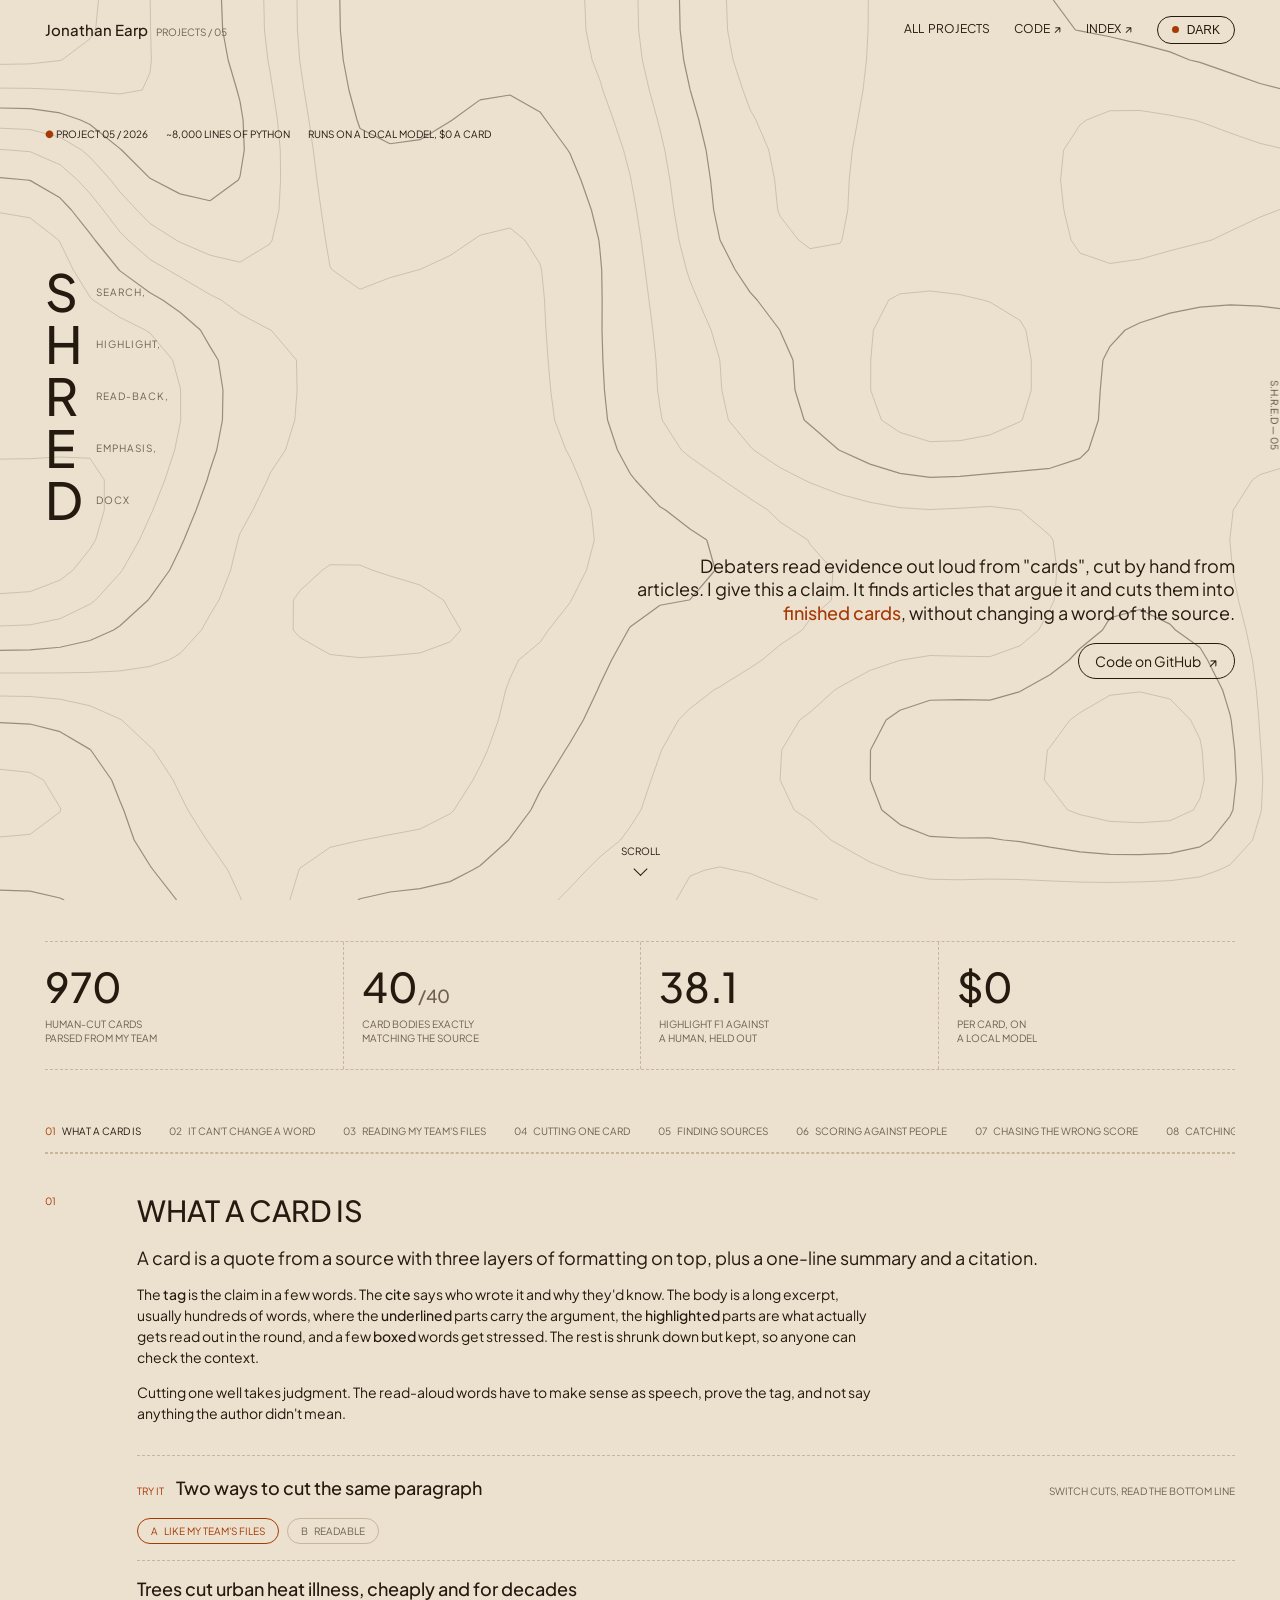
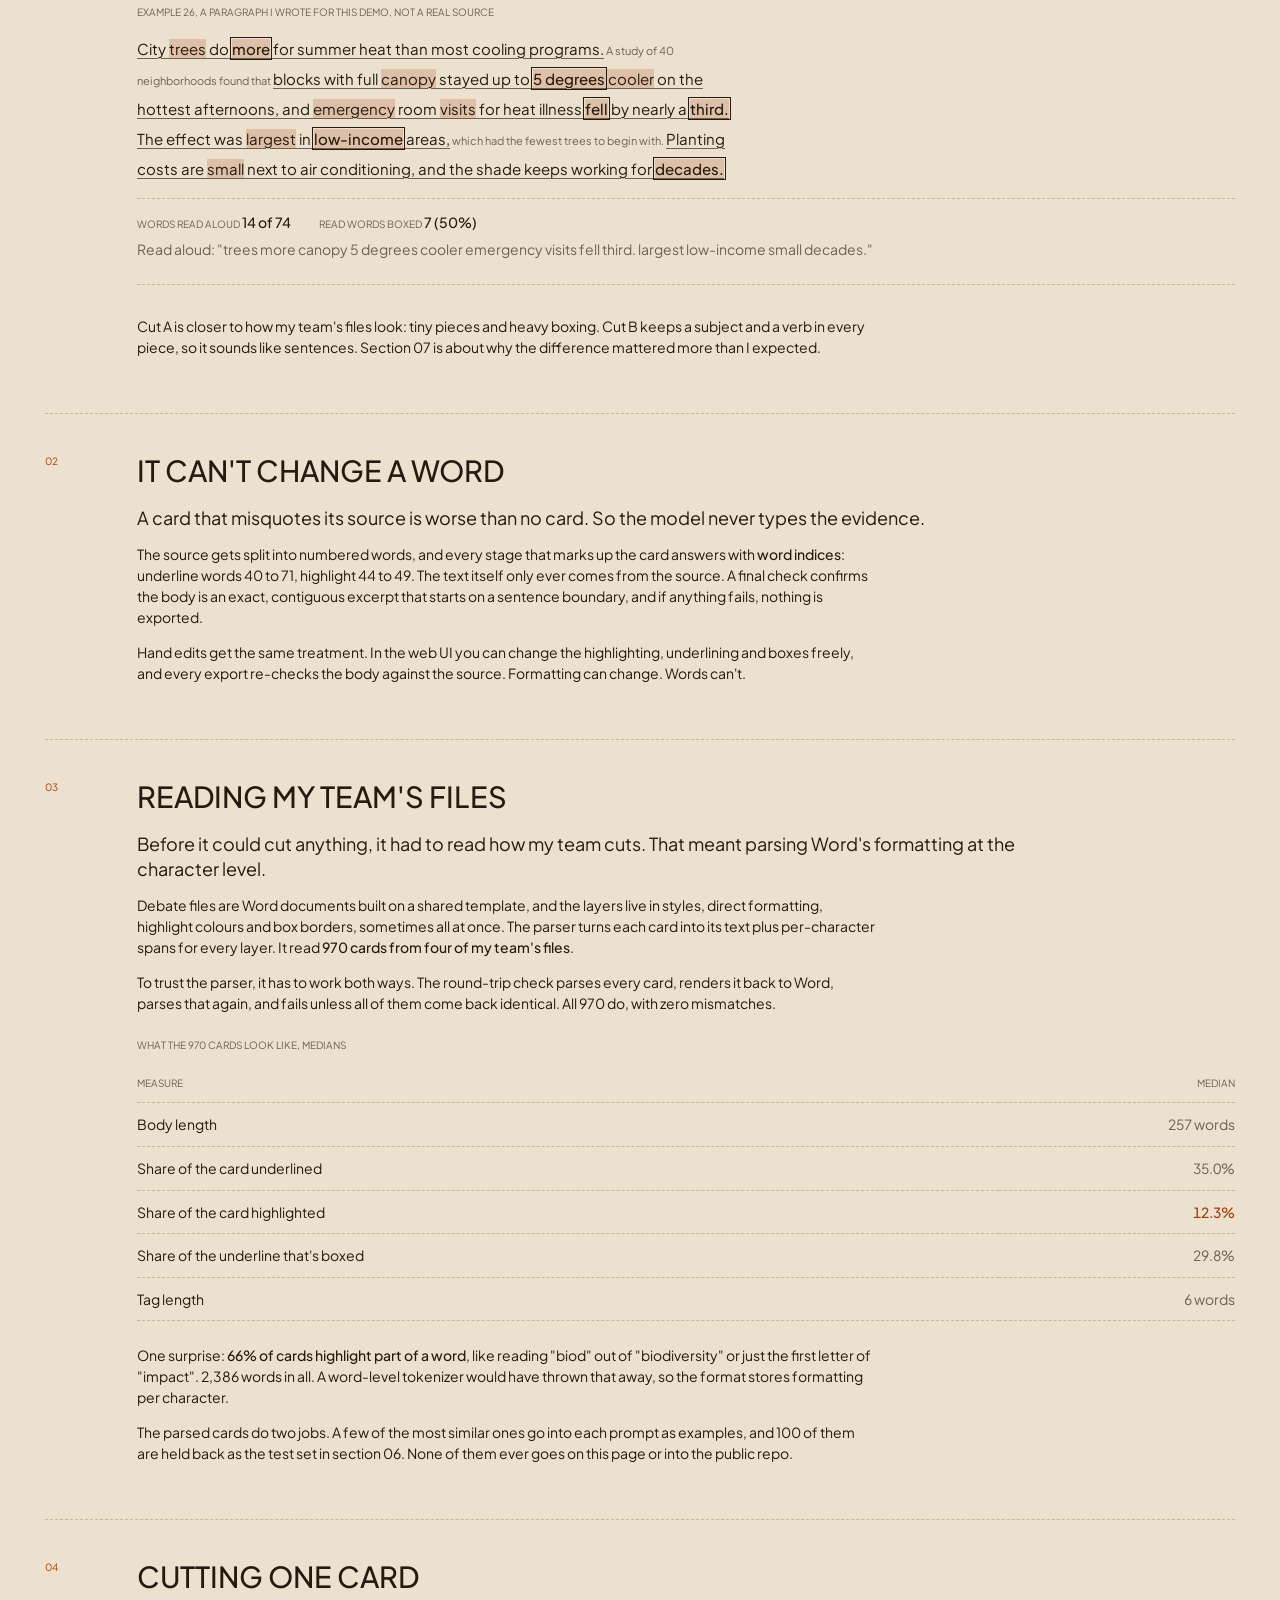
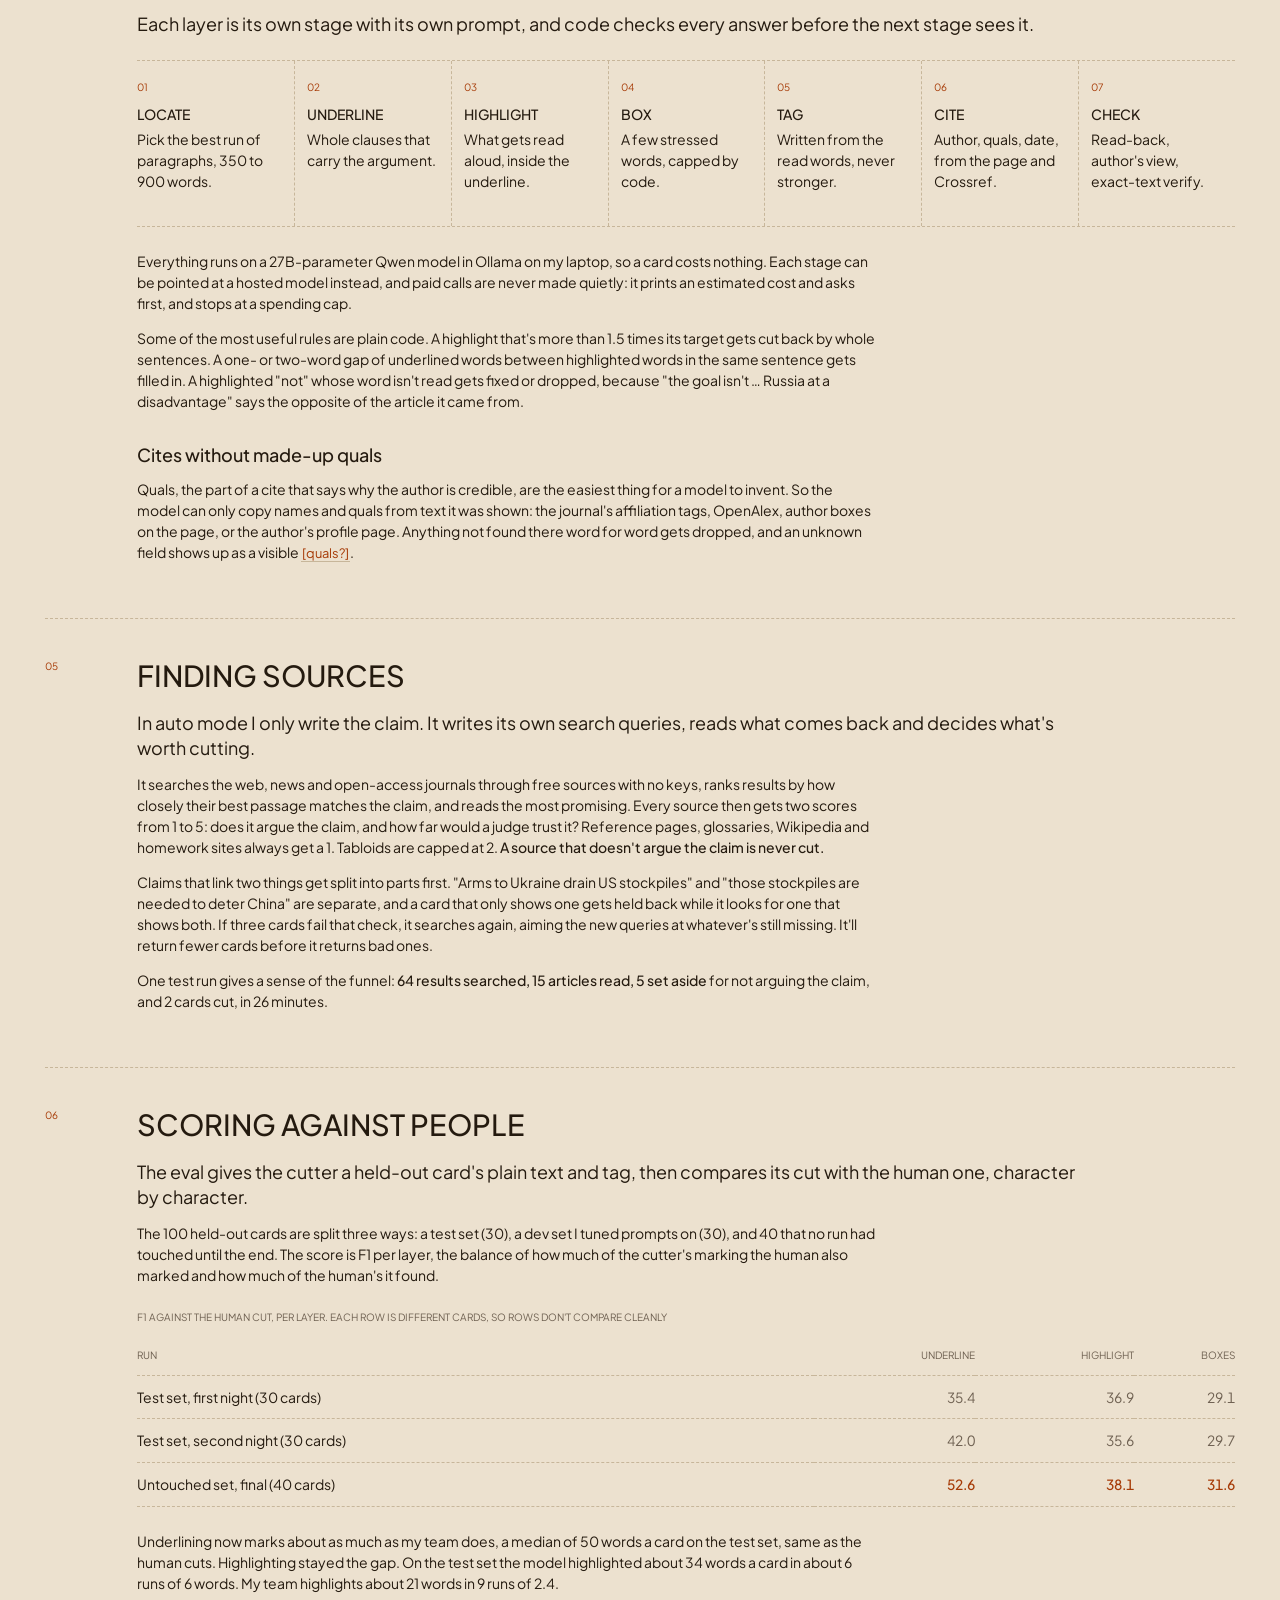
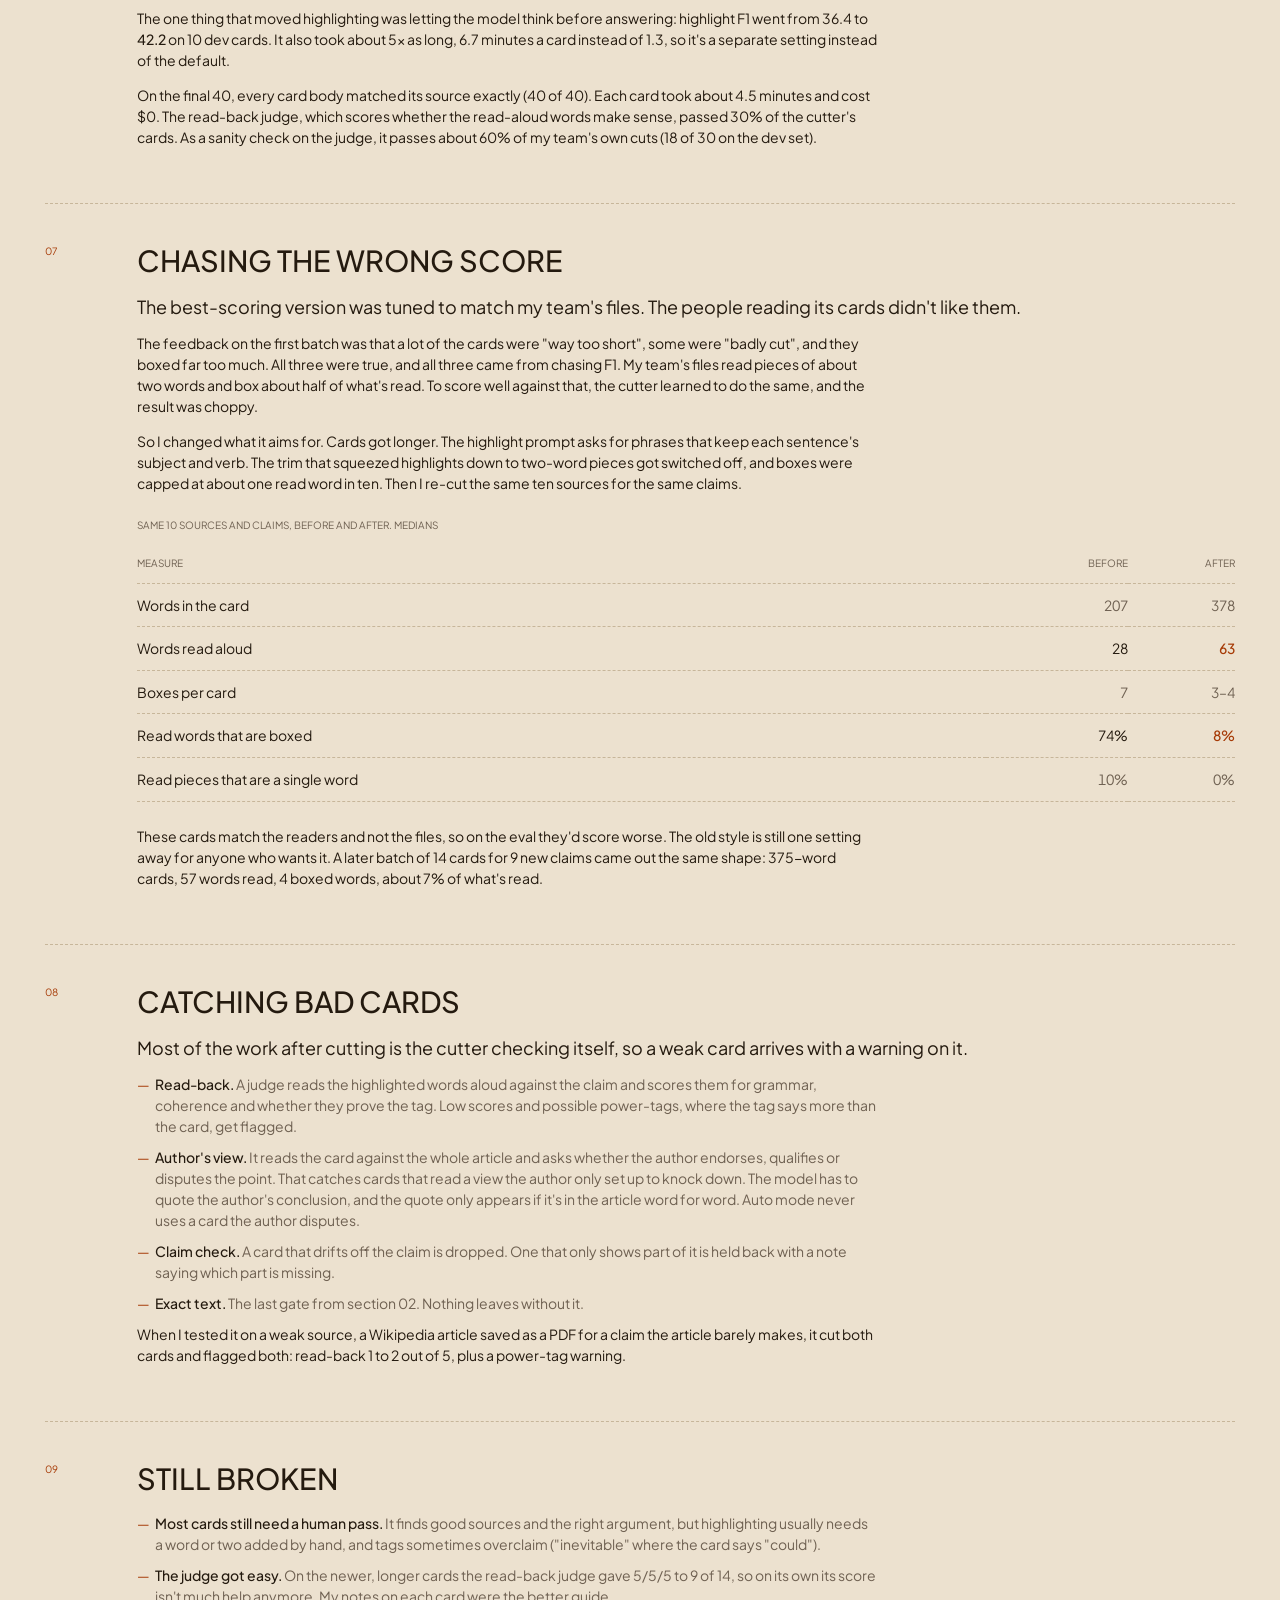
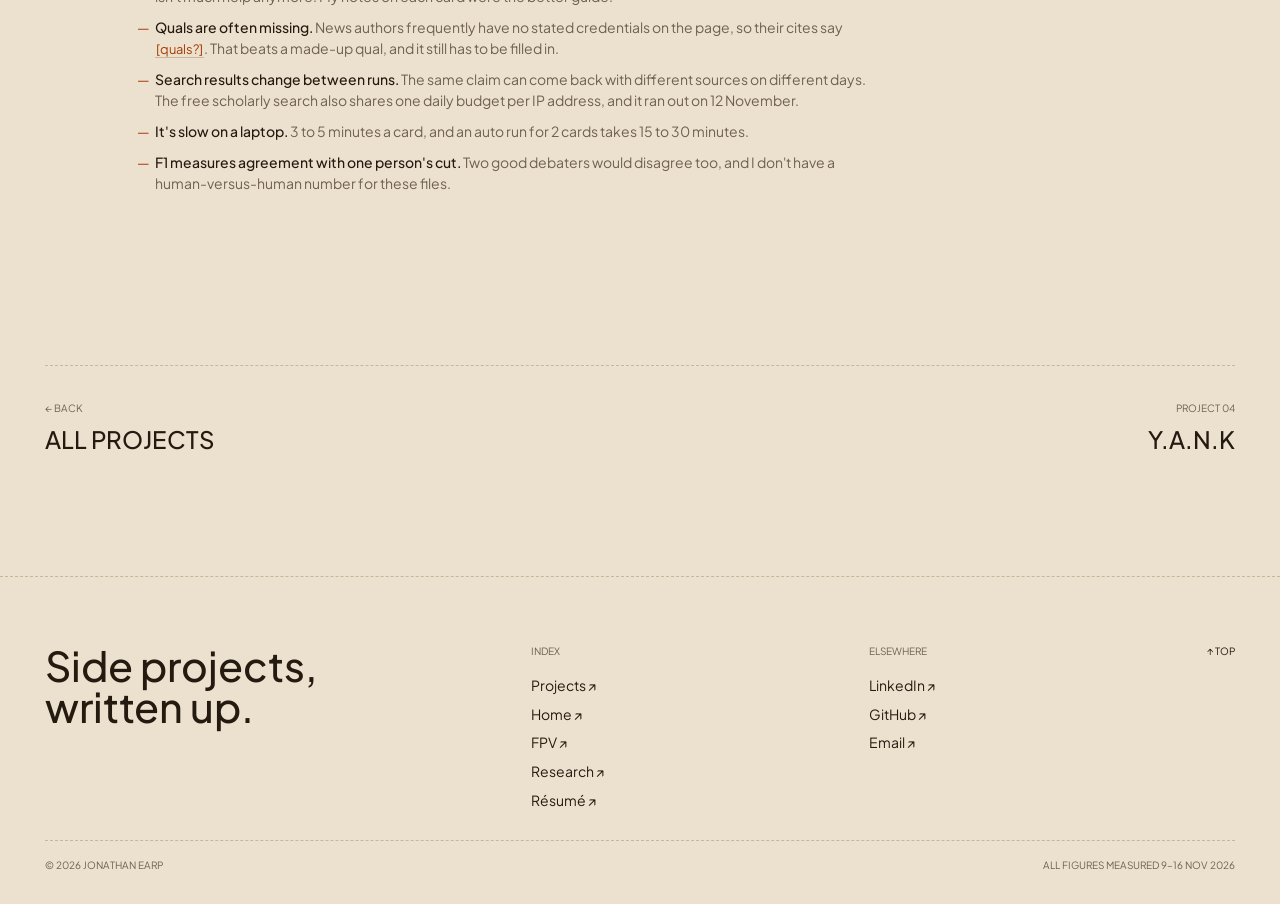
==== cards/index.html @ 86c04bb3 "Add S.U.D.O, Y.A.N.K and S.H.R.E.D, and the Excel section of P.E.T.E.R" ====
<!DOCTYPE html>
<html lang="en">
<head>
    <meta charset="UTF-8">
    <meta name="viewport" content="width=device-width, initial-scale=1.0">
    <title>S.H.R.E.D — Jonathan Earp</title>
    <meta name="description" content="A tool that cuts debate evidence cards with a local language model: it finds sources, picks word indices instead of retyping text, and is scored against 970 human-cut cards. Including the point where the score and the readers disagreed.">
    <link rel="icon" type="image/svg+xml" href="../assets/favicon.svg">
    <link rel="apple-touch-icon" href="../assets/apple-touch-icon.png">
    <link rel="canonical" href="https://projects.jonathanearp.xyz/cards/">
    <meta name="author" content="Jonathan Earp">
    <meta name="robots" content="index, follow, max-image-preview:large, max-snippet:-1">
    <meta name="theme-color" content="#100904">

    <meta property="og:type" content="article">
    <meta property="og:site_name" content="Jonathan Earp">
    <meta property="og:title" content="S.H.R.E.D — cutting debate evidence with a local model">
    <meta property="og:description" content="Word indices instead of retyped text, an eval against 970 human-cut cards, and what happened when the metric and the readers wanted different things.">
    <meta property="og:url" content="https://projects.jonathanearp.xyz/cards/">
    <meta property="og:image" content="https://jonathanearp.xyz/assets/og.jpg">
    <meta property="og:image:width" content="1200">
    <meta property="og:image:height" content="630">
    <meta name="twitter:card" content="summary_large_image">
    <meta name="twitter:title" content="S.H.R.E.D — cutting debate evidence with a local model">
    <meta name="twitter:description" content="How it works, how it scores, and where it still falls short.">
    <meta name="twitter:image" content="https://jonathanearp.xyz/assets/og.jpg">
    <meta name="twitter:creator" content="@JonathanEarp_">

    <script type="application/ld+json">
    {
      "@context": "https://schema.org",
      "@type": "TechArticle",
      "headline": "S.H.R.E.D — cutting debate evidence with a local model",
      "description": "A Python pipeline that finds sources for a debate claim and cuts them into Verbatim-formatted evidence cards, with an eval harness scored against human cuts.",
      "url": "https://projects.jonathanearp.xyz/cards/",
      "author": { "@type": "Person", "name": "Jonathan Earp", "@id": "https://jonathanearp.xyz/#jonathan" },
      "isPartOf": { "@id": "https://projects.jonathanearp.xyz/#page" },
      "datePublished": "2026-11-16",
      "keywords": "debate, LLM, Ollama, evaluation, Word, OOXML, Python, information retrieval"
    }
    </script>

    <link rel="preconnect" href="https://fonts.googleapis.com">
    <link rel="preconnect" href="https://fonts.gstatic.com" crossorigin>
    <link href="https://fonts.googleapis.com/css2?family=Plus+Jakarta+Sans:wght@400;500&display=swap" rel="stylesheet">

    <link rel="stylesheet" href="../style.css">

    <script>
      (function () {
        var d = document.documentElement;
        d.classList.add("js");

        /* The five sites are separate origins, so localStorage cannot carry the
           theme between them - toggling on the hub and clicking through used to
           land you back in dark. A cookie on the parent domain does carry, so it
           is read first; localStorage stays as the fallback for local dev, where
           a .jonathanearp.xyz cookie is dropped. With neither set, follow the OS
           instead of forcing dark on someone whose machine is in light mode. */
        var t = "";
        var m = document.cookie.match(/(?:^|;\s*)theme=(dark|light)/);
        if (m) t = m[1];
        if (!t) { try { t = localStorage.getItem("theme") || ""; } catch (e) {} }
        if (!t && window.matchMedia &&
            matchMedia("(prefers-color-scheme: light)").matches) t = "light";
        d.dataset.theme = t === "light" ? "light" : "dark";

        /* Written by the toggle in every site's script - one place that knows
           about the cookie, so the five copies of the toggle stay trivial. */
        window.__setTheme = function (next) {
          d.dataset.theme = next;
          try { localStorage.setItem("theme", next); } catch (e) {}
          try {
            var dom = /(^|\.)jonathanearp\.xyz$/i.test(location.hostname)
              ? ";domain=.jonathanearp.xyz" : "";
            document.cookie = "theme=" + next +
              ";path=/;max-age=31536000;samesite=lax" + dom +
              (location.protocol === "https:" ? ";secure" : "");
          } catch (e) {}
        };
      })();
    </script>
</head>
<body>

    <div class="vlabel" aria-hidden="true">S.H.R.E.D — 05</div>

    <header class="topbar">
        <div class="topbar__inner">
            <a href="../" class="brand">Jonathan Earp <span class="brand__crumb">Projects / 05</span></a>
            <nav class="topnav" id="topnav">
                <a href="../" class="topnav__link">All projects</a>
                <a href="https://github.com/earpjonathan/S.H.R.E.D" class="topnav__link" target="_blank" rel="noopener">Code ↗</a>
                <a href="https://jonathanearp.xyz" class="topnav__link">Index ↗</a>
                <button class="theme-toggle" id="theme-toggle" type="button" aria-label="Toggle color theme">
                    <span class="theme-toggle__dot"></span><span class="theme-toggle__label"></span>
                </button>
            </nav>
            <button class="nav-toggle" id="nav-toggle" type="button"
                    aria-label="Menu" aria-expanded="false" aria-controls="topnav">
                <span></span><span></span>
            </button>
        </div>
    </header>

    <main id="top">

        <!-- ============ HERO ============ -->
        <section class="hero wrap">
            <canvas id="topo" data-topo data-interactive="true" aria-hidden="true"></canvas>
            <div class="hero__eyebrow mono" data-reveal>
                <span><span class="dot">●</span> Project 05 / 2026</span>
                <span>~8,000 lines of Python</span>
                <span>Runs on a local model, $0 a card</span>
            </div>
            <h1 class="hero__title acro" data-reveal style="--i:1" aria-label="SHRED">
                <span class="acro__r"><span class="acro__c">S</span><span class="acro__w">Search,</span></span>
                <span class="acro__r"><span class="acro__c">H</span><span class="acro__w">Highlight,</span></span>
                <span class="acro__r"><span class="acro__c">R</span><span class="acro__w">Read-back,</span></span>
                <span class="acro__r"><span class="acro__c">E</span><span class="acro__w">Emphasis,</span></span>
                <span class="acro__r"><span class="acro__c">D</span><span class="acro__w">Docx</span></span>
            </h1>
            <p class="hero__lead" data-reveal style="--i:2">
                Debaters read evidence out loud from "cards", cut by hand from articles. I give
                this a claim. It finds articles that argue it and cuts them into
                <b>finished cards</b>, without changing a word of the source.
            </p>
            <div class="hero__actions" data-reveal style="--i:3">
                <a class="btn-ghost" href="https://github.com/earpjonathan/S.H.R.E.D" target="_blank" rel="noopener">Code on GitHub <span aria-hidden="true">↗</span></a>
            </div>

            <div class="scroll-prompt" aria-hidden="true"><span>Scroll</span><span class="chev"></span></div>
        </section>

        <div class="wrap">

            <div class="stats" data-reveal>
                <div class="stat"><div class="stat__n">970</div><div class="stat__l">Human-cut cards<br>parsed from my team</div></div>
                <div class="stat"><div class="stat__n">40<small>/40</small></div><div class="stat__l">Card bodies exactly<br>matching the source</div></div>
                <div class="stat"><div class="stat__n">38.1</div><div class="stat__l">Highlight F1 against<br>a human, held out</div></div>
                <div class="stat"><div class="stat__n">$0</div><div class="stat__l">Per card, on<br>a local model</div></div>
            </div>

            <nav class="chapnav" id="chapnav" aria-label="Chapters">
                <a href="#card"><span>01</span> What a card is</a>
                <a href="#exact"><span>02</span> It can't change a word</a>
                <a href="#files"><span>03</span> Reading my team's files</a>
                <a href="#cut"><span>04</span> Cutting one card</a>
                <a href="#search"><span>05</span> Finding sources</a>
                <a href="#score"><span>06</span> Scoring against people</a>
                <a href="#recut"><span>07</span> Chasing the wrong score</a>
                <a href="#checks"><span>08</span> Catching bad cards</a>
                <a href="#broken"><span>09</span> Still broken</a>
            </nav>

            <!-- ============ 01 ============ -->
            <section class="block" id="card" data-reveal>
                <div class="block__no">01</div>
                <div class="block__body">
                    <h2 class="block__h">What a card is</h2>
                    <p class="lede">
                        A card is a quote from a source with three layers of formatting on top,
                        plus a one-line summary and a citation.
                    </p>
                    <p>
                        The <strong>tag</strong> is the claim in a few words. The <strong>cite</strong>
                        says who wrote it and why they'd know. The body is a long excerpt, usually
                        hundreds of words, where the <strong>underlined</strong> parts carry the
                        argument, the <strong>highlighted</strong> parts are what actually gets read
                        out in the round, and a few <strong>boxed</strong> words get stressed. The
                        rest is shrunk down but kept, so anyone can check the context.
                    </p>
                    <p>
                        Cutting one well takes judgment. The read-aloud words have to make sense
                        as speech, prove the tag, and not say anything the author didn't mean.
                    </p>

                    <div class="demo demo--card" id="card-demo">
                        <div class="demo__head">
                            <span class="demo__k">Try it</span>
                            <span class="demo__t">Two ways to cut the same paragraph</span>
                            <span class="demo__hint">Switch cuts, read the bottom line</span>
                        </div>
                        <div class="demo__ctl">
                            <span class="sgroup" data-group="style">
                                <button class="sbtn is-on" data-v="files" type="button"><span class="sbtn__n">A</span>Like my team's files</button>
                                <button class="sbtn" data-v="reader" type="button"><span class="sbtn__n">B</span>Readable</button>
                            </span>
                        </div>
                        <div class="ccard">
                            <div class="ccard__tag">Trees cut urban heat illness, cheaply and for decades</div>
                            <div class="ccard__cite">Example 26, a paragraph I wrote for this demo, not a real source</div>
                            <p class="ccard__body" data-read="body"></p>
                        </div>
                        <div class="demo__read">
                            <span>Words read aloud <b data-read="nread">·</b></span>
                            <span>Read words boxed <b data-read="nbox">·</b></span>
                            <span class="demo__note" data-read="spoken"></span>
                        </div>
                    </div>

                    <p>
                        Cut A is closer to how my team's files look: tiny pieces and heavy boxing.
                        Cut B keeps a subject and a verb in every piece, so it sounds like
                        sentences. Section 07 is about why the difference mattered more than
                        I expected.
                    </p>
                </div>
            </section>

            <!-- ============ 02 ============ -->
            <section class="block" id="exact" data-reveal>
                <div class="block__no">02</div>
                <div class="block__body">
                    <h2 class="block__h">It can't change a word</h2>
                    <p class="lede">
                        A card that misquotes its source is worse than no card. So the model never
                        types the evidence.
                    </p>
                    <p>
                        The source gets split into numbered words, and every stage that marks up
                        the card answers with <strong>word indices</strong>: underline words 40 to
                        71, highlight 44 to 49. The text itself only ever comes from the source.
                        A final check confirms the body is an exact, contiguous excerpt that
                        starts on a sentence boundary, and if anything fails, nothing is exported.
                    </p>
                    <p>
                        Hand edits get the same treatment. In the web UI you can change the
                        highlighting, underlining and boxes freely, and every export re-checks the
                        body against the source. Formatting can change. Words can't.
                    </p>
                </div>
            </section>

            <!-- ============ 03 ============ -->
            <section class="block" id="files" data-reveal>
                <div class="block__no">03</div>
                <div class="block__body">
                    <h2 class="block__h">Reading my team's files</h2>
                    <p class="lede">
                        Before it could cut anything, it had to read how my team cuts. That meant
                        parsing Word's formatting at the character level.
                    </p>
                    <p>
                        Debate files are Word documents built on a shared template, and the
                        layers live in styles, direct formatting, highlight colours and box
                        borders, sometimes all at once. The parser turns each card into its text
                        plus per-character spans for every layer. It read
                        <strong>970 cards from four of my team's files</strong>.
                    </p>
                    <p>
                        To trust the parser, it has to work both ways. The round-trip check parses
                        every card, renders it back to Word, parses that again, and fails unless
                        all of them come back identical. All 970 do, with zero mismatches.
                    </p>

                    <table class="dtable">
                        <caption>What the 970 cards look like, medians</caption>
                        <thead><tr><th>Measure</th><th class="num">Median</th></tr></thead>
                        <tbody>
                            <tr><td>Body length</td><td class="num">257 words</td></tr>
                            <tr><td>Share of the card underlined</td><td class="num">35.0%</td></tr>
                            <tr class="is-key"><td>Share of the card highlighted</td><td class="num"><strong>12.3%</strong></td></tr>
                            <tr><td>Share of the underline that's boxed</td><td class="num">29.8%</td></tr>
                            <tr><td>Tag length</td><td class="num">6 words</td></tr>
                        </tbody>
                    </table>

                    <p>
                        One surprise: <strong>66% of cards highlight part of a word</strong>, like
                        reading "biod" out of "biodiversity" or just the first letter of "impact".
                        2,386 words in all. A word-level tokenizer would have thrown that away, so
                        the format stores formatting per character.
                    </p>
                    <p>
                        The parsed cards do two jobs. A few of the most similar ones go into each
                        prompt as examples, and 100 of them are held back as the test set in
                        section 06. None of them ever goes on this page or into the public repo.
                    </p>
                </div>
            </section>

            <!-- ============ 04 ============ -->
            <section class="block" id="cut" data-reveal>
                <div class="block__no">04</div>
                <div class="block__body">
                    <h2 class="block__h">Cutting one card</h2>
                    <p class="lede">
                        Each layer is its own stage with its own prompt, and code checks every
                        answer before the next stage sees it.
                    </p>

                    <div class="pipe">
                        <div class="pipe__s"><div class="pipe__n">01</div><div class="pipe__h">Locate</div><p class="pipe__p">Pick the best run of paragraphs, 350 to 900 words.</p></div>
                        <div class="pipe__s"><div class="pipe__n">02</div><div class="pipe__h">Underline</div><p class="pipe__p">Whole clauses that carry the argument.</p></div>
                        <div class="pipe__s"><div class="pipe__n">03</div><div class="pipe__h">Highlight</div><p class="pipe__p">What gets read aloud, inside the underline.</p></div>
                        <div class="pipe__s"><div class="pipe__n">04</div><div class="pipe__h">Box</div><p class="pipe__p">A few stressed words, capped by code.</p></div>
                        <div class="pipe__s"><div class="pipe__n">05</div><div class="pipe__h">Tag</div><p class="pipe__p">Written from the read words, never stronger.</p></div>
                        <div class="pipe__s"><div class="pipe__n">06</div><div class="pipe__h">Cite</div><p class="pipe__p">Author, quals, date, from the page and Crossref.</p></div>
                        <div class="pipe__s"><div class="pipe__n">07</div><div class="pipe__h">Check</div><p class="pipe__p">Read-back, author's view, exact-text verify.</p></div>
                    </div>

                    <p>
                        Everything runs on a 27B-parameter Qwen model in Ollama on my laptop, so a
                        card costs nothing. Each stage can be pointed at a hosted model instead,
                        and paid calls are never made quietly: it prints an estimated cost and
                        asks first, and stops at a spending cap.
                    </p>
                    <p>
                        Some of the most useful rules are plain code. A highlight that's more than
                        1.5 times its target gets cut back by whole sentences. A one- or two-word
                        gap of underlined words between highlighted words in the same sentence gets
                        filled in. A highlighted "not" whose word isn't read gets fixed or dropped,
                        because "the goal isn't … Russia at a disadvantage" says the opposite of
                        the article it came from.
                    </p>

                    <h3 class="block__sub">Cites without made-up quals</h3>
                    <p>
                        Quals, the part of a cite that says why the author is credible, are the
                        easiest thing for a model to invent. So the model can only copy names and
                        quals from text it was shown: the journal's affiliation tags, OpenAlex,
                        author boxes on the page, or the author's profile page. Anything not found
                        there word for word gets dropped, and an unknown field shows up as a
                        visible <code>[quals?]</code>.
                    </p>
                </div>
            </section>

            <!-- ============ 05 ============ -->
            <section class="block" id="search" data-reveal>
                <div class="block__no">05</div>
                <div class="block__body">
                    <h2 class="block__h">Finding sources</h2>
                    <p class="lede">
                        In auto mode I only write the claim. It writes its own search queries,
                        reads what comes back and decides what's worth cutting.
                    </p>
                    <p>
                        It searches the web, news and open-access journals through free sources
                        with no keys, ranks results by how closely their best passage matches the
                        claim, and reads the most promising. Every source then gets two scores
                        from 1 to 5: does it argue the claim, and how far would a judge trust it?
                        Reference pages, glossaries, Wikipedia and homework sites always get a 1.
                        Tabloids are capped at 2. <strong>A source that doesn't argue the claim
                        is never cut.</strong>
                    </p>
                    <p>
                        Claims that link two things get split into parts first. "Arms to Ukraine
                        drain US stockpiles" and "those stockpiles are needed to deter China" are
                        separate, and a card that only shows one gets held back while it looks for
                        one that shows both. If three cards fail that check, it searches again,
                        aiming the new queries at whatever's still missing. It'll return fewer
                        cards before it returns bad ones.
                    </p>
                    <p>
                        One test run gives a sense of the funnel: <strong>64 results searched, 15
                        articles read, 5 set aside</strong> for not arguing the claim, and 2 cards
                        cut, in 26 minutes.
                    </p>
                </div>
            </section>

            <!-- ============ 06 ============ -->
            <section class="block" id="score" data-reveal>
                <div class="block__no">06</div>
                <div class="block__body">
                    <h2 class="block__h">Scoring against people</h2>
                    <p class="lede">
                        The eval gives the cutter a held-out card's plain text and tag, then
                        compares its cut with the human one, character by character.
                    </p>
                    <p>
                        The 100 held-out cards are split three ways: a test set (30), a dev set I
                        tuned prompts on (30), and 40 that no run had touched until the end. The
                        score is F1 per layer, the balance of how much of the cutter's marking the
                        human also marked and how much of the human's it found.
                    </p>

                    <table class="dtable">
                        <caption>F1 against the human cut, per layer. Each row is different cards, so rows don't compare cleanly</caption>
                        <thead><tr><th>Run</th><th class="num">Underline</th><th class="num">Highlight</th><th class="num">Boxes</th></tr></thead>
                        <tbody>
                            <tr><td>Test set, first night (30 cards)</td><td class="num">35.4</td><td class="num">36.9</td><td class="num">29.1</td></tr>
                            <tr><td>Test set, second night (30 cards)</td><td class="num">42.0</td><td class="num">35.6</td><td class="num">29.7</td></tr>
                            <tr class="is-key"><td>Untouched set, final (40 cards)</td><td class="num"><strong>52.6</strong></td><td class="num"><strong>38.1</strong></td><td class="num"><strong>31.6</strong></td></tr>
                        </tbody>
                    </table>

                    <p>
                        Underlining now marks about as much as my team does, a median of 50 words
                        a card on the test set, same as the human cuts. Highlighting stayed the gap.
                        On the test set the model highlighted about 34 words a card in about 6 runs
                        of 6 words. My team highlights about 21 words in 9 runs of 2.4.
                    </p>
                    <p>
                        The one thing that moved highlighting was letting the model think before
                        answering: highlight F1 went from 36.4 to <strong>42.2</strong> on 10 dev
                        cards. It also took about 5× as long, 6.7 minutes a card instead of 1.3, so
                        it's a separate setting instead of the default.
                    </p>
                    <p>
                        On the final 40, every card body matched its source exactly (40 of 40).
                        Each card took about 4.5 minutes and cost $0. The read-back judge, which
                        scores whether the read-aloud words make sense, passed 30% of the
                        cutter's cards. As a sanity check on the judge, it passes about 60% of my
                        team's own cuts (18 of 30 on the dev set).
                    </p>
                </div>
            </section>

            <!-- ============ 07 ============ -->
            <section class="block" id="recut" data-reveal>
                <div class="block__no">07</div>
                <div class="block__body">
                    <h2 class="block__h">Chasing the wrong score</h2>
                    <p class="lede">
                        The best-scoring version was tuned to match my team's files. The people
                        reading its cards didn't like them.
                    </p>
                    <p>
                        The feedback on the first batch was that a lot of the cards were "way too
                        short", some were "badly cut", and they boxed far too much. All three were
                        true, and all three came from chasing F1. My team's files read pieces of
                        about two words and box about half of what's read. To score well against
                        that, the cutter learned to do the same, and the result was choppy.
                    </p>
                    <p>
                        So I changed what it aims for. Cards got longer. The highlight prompt asks
                        for phrases that keep each sentence's subject and verb. The trim that
                        squeezed highlights down to two-word pieces got switched off, and boxes
                        were capped at about one read word in ten. Then I re-cut the same ten
                        sources for the same claims.
                    </p>

                    <table class="dtable">
                        <caption>Same 10 sources and claims, before and after. Medians</caption>
                        <thead><tr><th>Measure</th><th class="num">Before</th><th class="num">After</th></tr></thead>
                        <tbody>
                            <tr><td>Words in the card</td><td class="num">207</td><td class="num">378</td></tr>
                            <tr class="is-key"><td>Words read aloud</td><td class="num">28</td><td class="num"><strong>63</strong></td></tr>
                            <tr><td>Boxes per card</td><td class="num">7</td><td class="num">3–4</td></tr>
                            <tr class="is-key"><td>Read words that are boxed</td><td class="num">74%</td><td class="num"><strong>8%</strong></td></tr>
                            <tr><td>Read pieces that are a single word</td><td class="num">10%</td><td class="num">0%</td></tr>
                        </tbody>
                    </table>

                    <p>
                        These cards match the readers and not the files, so on the eval they'd
                        score worse. The old style is still one setting away for anyone who wants
                        it. A later batch of 14 cards for 9 new claims came out the same shape:
                        375-word cards, 57 words read, 4 boxed words, about 7% of what's read.
                    </p>
                </div>
            </section>

            <!-- ============ 08 ============ -->
            <section class="block" id="checks" data-reveal>
                <div class="block__no">08</div>
                <div class="block__body">
                    <h2 class="block__h">Catching bad cards</h2>
                    <p class="lede">
                        Most of the work after cutting is the cutter checking itself, so a weak
                        card arrives with a warning on it.
                    </p>
                    <ul class="dlist">
                        <li><strong>Read-back.</strong> A judge reads the highlighted words aloud against the claim and scores them for grammar, coherence and whether they prove the tag. Low scores and possible power-tags, where the tag says more than the card, get flagged.</li>
                        <li><strong>Author's view.</strong> It reads the card against the whole article and asks whether the author endorses, qualifies or disputes the point. That catches cards that read a view the author only set up to knock down. The model has to quote the author's conclusion, and the quote only appears if it's in the article word for word. Auto mode never uses a card the author disputes.</li>
                        <li><strong>Claim check.</strong> A card that drifts off the claim is dropped. One that only shows part of it is held back with a note saying which part is missing.</li>
                        <li><strong>Exact text.</strong> The last gate from section 02. Nothing leaves without it.</li>
                    </ul>
                    <p>
                        When I tested it on a weak source, a Wikipedia article saved as a
                        PDF for a claim the article barely makes, it cut both cards and flagged
                        both: read-back 1 to 2 out of 5, plus a power-tag warning.
                    </p>
                </div>
            </section>

            <!-- ============ 09 ============ -->
            <section class="block" id="broken" data-reveal>
                <div class="block__no">09</div>
                <div class="block__body">
                    <h2 class="block__h">Still broken</h2>
                    <ul class="dlist">
                        <li><strong>Most cards still need a human pass.</strong> It finds good sources and the right argument, but highlighting usually needs a word or two added by hand, and tags sometimes overclaim ("inevitable" where the card says "could").</li>
                        <li><strong>The judge got easy.</strong> On the newer, longer cards the read-back judge gave 5/5/5 to 9 of 14, so on its own its score isn't much help anymore. My notes on each card were the better guide.</li>
                        <li><strong>Quals are often missing.</strong> News authors frequently have no stated credentials on the page, so their cites say <code>[quals?]</code>. That beats a made-up qual, and it still has to be filled in.</li>
                        <li><strong>Search results change between runs.</strong> The same claim can come back with different sources on different days. The free scholarly search also shares one daily budget per IP address, and it ran out on 12 November.</li>
                        <li><strong>It's slow on a laptop.</strong> 3 to 5 minutes a card, and an auto run for 2 cards takes 15 to 30 minutes.</li>
                        <li><strong>F1 measures agreement with one person's cut.</strong> Two good debaters would disagree too, and I don't have a human-versus-human number for these files.</li>
                    </ul>
                </div>
            </section>

            <nav class="pnav" aria-label="Project navigation">
                <a href="../">
                    <span class="pnav__side">← Back</span>
                    <span class="pnav__t">All projects</span>
                </a>
                <a href="../shuttle/" style="text-align:right">
                    <span class="pnav__side">Project 04</span>
                    <span class="pnav__t">Y.A.N.K</span>
                </a>
            </nav>

        </div>
    </main>

    <footer class="foot">
        <div class="wrap">
            <div class="foot__grid">
                <div class="foot__col"><div class="foot__big">Side projects,<br>written up.</div></div>
                <div class="foot__col">
                    <h4>Index</h4>
                    <ul>
                        <li><a href="../">Projects ↗</a></li>
                        <li><a href="https://jonathanearp.xyz">Home ↗</a></li>
                        <li><a href="https://fpv.jonathanearp.xyz">FPV ↗</a></li>
                        <li><a href="https://research.jonathanearp.xyz">Research ↗</a></li>
                        <li><a href="https://resume.jonathanearp.xyz">Résumé ↗</a></li>
                    </ul>
                </div>
                <div class="foot__col">
                    <h4>Elsewhere</h4>
                    <ul>
                        <li><a href="https://www.linkedin.com/in/earpjonathan/" target="_blank" rel="noopener">LinkedIn ↗</a></li>
                        <li><a href="https://github.com/earpjonathan" target="_blank" rel="noopener">GitHub ↗</a></li>
                        <li><a href="mailto:jonathan.earp55@gmail.com">Email ↗</a></li>
                    </ul>
                </div>
                <a href="#top" class="to-top">↑ Top</a>
            </div>
            <div class="foot__bar">
                <span>© <span id="year">2026</span> Jonathan Earp</span>
                <span>All figures measured 9–16 Nov 2026</span>
            </div>
        </div>
    </footer>

    <script src="../topo.js"></script>
    <script src="../script.js"></script>
    <script src="page.js"></script>
</body>
</html>
---- style.css ----
/* ============================================================
   JONATHAN EARP — PROJECTS
   "ORYZO" dark-studio system (per DESIGN.md)
   Warm near-black canvas · warm cream foreground ·
   burnt-sienna hairline accent · one typeface · zero shadows.
   SHARED BASE block is identical across all sites.
   ============================================================ */


/* ---------- TOKENS ---------- */
:root {
  --bg: #100904;
  --fg: #ffedd7;
  --cream: #ffedd7;
  --fg-soft: #9b8b78;      /* warm grey-brown — muted text, 5.98:1 on --bg */
  --line: #40372e;
  --cork: #382416;
  --accent: #dc5000;

  --font: "Plus Jakarta Sans", ui-sans-serif, system-ui, -apple-system, "Segoe UI", sans-serif;

  --t-caption: 10px;
  --t-body: 14px;
  --t-sub: 18px;
  --t-h-sm: 24px;
  --t-h: 29px;
  --t-h-lg: 41px;
  --t-display: 51px;

  --section-gap: clamp(68px, 11vw, 120px);
  --gut: clamp(20px, 5vw, 45px);
  --header-h: 60px;

  --ease: ease;
  --t-fast: 0.2s ease;
  --t-base: 0.3s ease;
}

html[data-theme="light"] {
  --bg: #ece1cf;
  --fg: #241a0f;
  --fg-soft: #6f6152;
  --line: #c7b69a;
  --cork: #382416;
  --accent: #a63a06;      /* deepened sienna — 5.03:1 on the light ground */
}

/* ---------- RESET ---------- */
*, *::before, *::after { box-sizing: border-box; margin: 0; padding: 0; }
html { scroll-behavior: smooth; -webkit-text-size-adjust: 100%; }
body {
  font-family: var(--font);
  background: var(--bg);
  color: var(--fg);
  font-size: var(--t-body);
  line-height: 1.33;
  font-weight: 400;
  -webkit-font-smoothing: antialiased;
  text-rendering: optimizeLegibility;
  overflow-x: hidden;
  transition: background 0.4s var(--ease), color 0.4s var(--ease);
}
a { color: inherit; text-decoration: none; }
img, video, canvas { display: block; max-width: 100%; }
::selection { background: var(--accent); color: var(--cream); }
:focus-visible { outline: 1px solid var(--accent); outline-offset: 3px; }

/* ---------- UTILITIES ---------- */
.wrap { width: 100%; padding-inline: var(--gut); }
.mono { font-size: var(--t-caption); text-transform: uppercase; line-height: 1.2; font-weight: 400; }
.divider { border: 0; border-top: 1px dashed var(--line); width: 100%; }

.vlabel {
  position: fixed; right: 6px; top: 50%; z-index: 50;
  transform: translateY(-50%) rotate(90deg); transform-origin: right center;
  font-size: var(--t-caption); text-transform: uppercase; color: var(--fg);
  white-space: nowrap; pointer-events: none; opacity: 0.75;
}
.scroll-prompt {
  position: absolute; left: 50%; bottom: 26px; transform: translateX(-50%);
  display: flex; flex-direction: column; align-items: center; gap: 6px;
  font-size: var(--t-caption); text-transform: uppercase; color: var(--fg);
  transition: opacity var(--t-base);
}
.scroll-prompt .chev {
  width: 10px; height: 10px;
  border-right: 1px solid var(--fg); border-bottom: 1px solid var(--fg);
  transform: rotate(45deg); animation: bob 1.8s var(--ease) infinite;
}
@keyframes bob { 0%,100%{transform:rotate(45deg) translate(0,0)} 50%{transform:rotate(45deg) translate(2px,2px)} }
body.scrolled .scroll-prompt { opacity: 0; pointer-events: none; }

/* ---------- BUTTONS ---------- */
.btn-cork {
  display: inline-flex; align-items: center; justify-content: center; gap: 8px;
  background: var(--cork); color: var(--cream); border: 1px solid transparent;
  border-radius: 36px; padding: 14.4px 24px; font-size: var(--t-body); font-weight: 400;
  cursor: pointer; transition: border-color var(--t-base), opacity var(--t-base);
}
.btn-cork:hover { border-color: var(--accent); }
.btn-ghost {
  display: inline-flex; align-items: center; gap: 8px;
  background: transparent; color: var(--fg); border: 1px solid var(--fg);
  border-radius: 22.5px; padding: 7.5px 16px; font-size: var(--t-body); font-weight: 400;
  cursor: pointer; transition: border-color var(--t-base), color var(--t-base);
}
.btn-ghost:hover { border-color: var(--accent); }
.btn-flat {
  display: inline-flex; align-items: center; gap: 8px;
  background: transparent; color: var(--fg); border-bottom: 1px solid var(--fg);
  padding: 0 0 1px; font-size: var(--t-body); cursor: pointer; transition: border-color var(--t-fast);
}
.btn-flat:hover { border-color: var(--accent); }
.tlink { color: inherit; border-bottom: 1px solid var(--accent); transition: opacity var(--t-fast); }
.tlink:hover { opacity: 0.7; }

/* ---------- TOP BAR ---------- */
.topbar {
  position: fixed; inset: 0 0 auto 0; height: var(--header-h); z-index: 100;
  display: flex; align-items: center; background: transparent;
  border-bottom: 1px solid transparent; transition: background var(--t-base), border-color var(--t-base);
}
body.scrolled .topbar { background: var(--bg); border-bottom: 1px solid var(--line); }
.topbar__inner {
  width: 100%; padding-inline: var(--gut);
  display: flex; align-items: center; justify-content: space-between; gap: 16px;
}
.brand { display: inline-flex; align-items: baseline; gap: 8px; font-size: 15px; font-weight: 500; }
.brand__crumb { font-size: var(--t-caption); text-transform: uppercase; color: var(--fg-soft); font-weight: 400; }
.topnav { display: flex; align-items: center; gap: 24px; }
.topnav__link {
  font-size: 12px; text-transform: uppercase; color: var(--fg);
  position: relative; padding-bottom: 2px; transition: color var(--t-fast);
}
.topnav__link::after {
  content: ""; position: absolute; left: 0; bottom: 0; width: 0; height: 1px;
  background: var(--accent); transition: width var(--t-base);
}
.topnav__link:hover::after { width: 100%; }
.theme-toggle {
  display: inline-flex; align-items: center; gap: 8px;
  background: transparent; color: var(--fg); border: 1px solid var(--fg);
  border-radius: 22.5px; padding: 6px 14px; font-size: 12px; text-transform: uppercase;
  cursor: pointer; transition: border-color var(--t-base);
}
.theme-toggle:hover { border-color: var(--accent); }
.theme-toggle__dot { width: 7px; height: 7px; border-radius: 50%; background: var(--accent); }
.theme-toggle__label::after { content: "Light"; }
html[data-theme="light"] .theme-toggle__label::after { content: "Dark"; }

/* ---------- MOBILE NAV ----------
   The topnav links used to be display:none below the breakpoint with nothing
   put in their place, so a phone had no route back to the hub except the
   footer of a very long page. This is the drawer the FPV site already used,
   lifted into the shared base so all five headers behave the same. */
.nav-toggle {
  display: none;
  width: 44px;
  height: 40px;
  border: 1px solid var(--fg);
  background: transparent;
  color: var(--fg);
  cursor: pointer;
  flex-direction: column;
  align-items: center;
  justify-content: center;
  gap: 5px;
  border-radius: 22.5px;
  transition: border-color var(--t-base);
}
.nav-toggle:hover { border-color: var(--accent); }
.nav-toggle span {
  width: 16px;
  height: 1px;
  background: var(--fg);
  transition: transform var(--t-fast);
}
.nav-toggle[aria-expanded="true"] span:first-child { transform: translateY(3px) rotate(45deg); }
.nav-toggle[aria-expanded="true"] span:last-child  { transform: translateY(-3px) rotate(-45deg); }

@media (max-width: 640px) {
  .topnav {
    position: fixed;
    inset: var(--header-h) 0 auto 0;
    flex-direction: column;
    align-items: stretch;
    gap: 0;
    padding: 4px var(--gut) 18px;
    background: var(--bg);
    border-bottom: 1px solid var(--line);
    transform: translateY(-12px);
    opacity: 0;
    pointer-events: none;
    transition: opacity var(--t-fast), transform var(--t-fast);
  }
  .topnav.is-open { opacity: 1; transform: none; pointer-events: auto; }
  /* 13px of padding on an 18px line box clears the 44px touch target */
  .topnav__link { font-size: 14px; padding: 13px 0; }
  .topnav__link + .topnav__link { border-top: 1px dashed var(--line); }
  .topnav__link::after { display: none; }
  /* pills in the drawer get the same 44px treatment as the links */
  .topnav .theme-toggle,
  .topnav .btn-ghost { align-self: flex-start; margin-top: 12px; padding: 14px 20px; }
  .nav-toggle { display: flex; }
}
.stagger span {
  display: inline-block; opacity: 0; transform: translateY(6px);
  animation: letterIn 0.4s var(--ease) forwards; animation-delay: calc(var(--ci, 0) * 28ms + 0.1s);
}
.stagger span.sp { width: 0.32em; }
@keyframes letterIn { to { opacity: 1; transform: none; } }

/* ---------- REVEAL ---------- */
html.js [data-reveal] {
  opacity: 0; transform: translateY(8px);
  transition: opacity var(--t-base), transform 0.25s var(--ease);
  transition-delay: calc(var(--i, 0) * 60ms);
}
html.js [data-reveal].is-in { opacity: 1; transform: none; }
@media (prefers-reduced-motion: reduce) {
  * { scroll-behavior: auto !important; animation-duration: 0.01ms !important; transition-duration: 0.01ms !important; }
  html.js [data-reveal] { opacity: 1; transform: none; }
  .stagger span { opacity: 1; transform: none; animation: none; }
}

/* ---------- FOOTER ---------- */
.foot { border-top: 1px dashed var(--line); margin-top: var(--section-gap); }
.foot__grid { display: grid; grid-template-columns: 1.5fr 1fr 1fr auto; gap: 41px; padding: 68px 0 31px; }
.foot__big { font-size: var(--t-h-lg); line-height: 1; font-weight: 500; }
.foot__col h4 { font-size: var(--t-caption); text-transform: uppercase; color: var(--fg-soft); margin-bottom: 18px; font-weight: 400; }
.foot__col ul { list-style: none; display: flex; flex-direction: column; gap: 10px; }
.foot__col a { font-size: var(--t-body); color: var(--fg); width: max-content; border-bottom: 1px solid transparent; transition: border-color var(--t-fast); }
.foot__col a:hover { border-bottom-color: var(--accent); }
.to-top { font-size: var(--t-caption); text-transform: uppercase; color: var(--fg); align-self: start; }
.to-top:hover { color: var(--accent); }
.foot__bar {
  display: flex; justify-content: space-between; align-items: center; flex-wrap: wrap; gap: 8px;
  padding: 18px 0 31px; border-top: 1px dashed var(--line);
  font-size: var(--t-caption); text-transform: uppercase; color: var(--fg-soft);
}

/* ============================================================
   END SHARED BASE — projects-specific below
   ============================================================ */

main { padding-top: 0; }

/* ---------- HERO ---------- */
.hero {
  position: relative; min-height: 100svh; display: flex; flex-direction: column;
  justify-content: flex-start; gap: 31px; overflow: hidden;
  /* padding-block, NOT the padding shorthand — the shorthand would reset
     .wrap's padding-inline and bleed the hero copy off both edges. */
  padding-block: calc(var(--header-h) + 68px) 92px;
  /* Two auto margins split the slack: the eyebrow pins to the top, the
     meta strip to the bottom, and the title and lead sit in a band in
     between. flex-end used to pool every pixel of a tall window above
     the content, and at 78svh the scroll cue landed mid-screen. */
}
.hero #topo { position: absolute; inset: 0; width: 100%; height: 100%; z-index: 0; }
/* .scroll-prompt is deliberately NOT in this list: it is position:absolute so
   it can pin to the fold, and naming it here (0,2,0) beat that (0,1,0) and put
   it back in the flex flow - which is why the cue sat jammed under the meta
   strip with a gap of dead space beneath it. It only needs the z-index. */
.hero__eyebrow, .hero__title, .hero__lead, .hero .metastrip,
.hero__actions { position: relative; z-index: 1; }
.hero .scroll-prompt { z-index: 1; }
.hero__eyebrow { display: flex; flex-wrap: wrap; gap: 8px 18px; color: var(--fg); }
.hero__eyebrow .dot { color: var(--accent); }
.hero__title { margin-top: auto; font-size: clamp(34px, 6vw, var(--t-display)); line-height: 0.9; font-weight: 500; }
.hero__lead {
  align-self: flex-end; text-align: right; max-width: 46ch;
  font-size: var(--t-sub); line-height: 1.33; color: var(--fg);
}
.hero__lead b { color: var(--accent); font-weight: 500; }

/* The project name is the title, so it runs down the page and each letter's
   source word runs across from it. The letter cell is a fixed width: six
   different letter widths would otherwise start the words at six different x
   positions and the column would read as ragged rather than as a key. */
.acro { display: grid; row-gap: 6px; }
/* centred on the letter, not sat on its baseline: at this size difference a
   baseline-aligned word floats between two letters and it stops being
   obvious which one it belongs to */
.acro__r { display: flex; align-items: center; }
.acro__c { flex: none; width: 1em; }
.acro__w {
  font-size: var(--t-caption); font-weight: 400; line-height: 1;
  text-transform: uppercase; letter-spacing: 0.1em; color: var(--fg-soft);
}
.hero__actions { display: flex; flex-wrap: wrap; gap: 12px; }
/* On a case study the actions follow the right-aligned lead, so they take its
   edge, and sit closer to it than the hero's 31px gap so they read as its link. */
.hero__lead + .hero__actions { align-self: flex-end; margin-top: -13px; }

.hero .metastrip { margin-top: auto; }
/* The case-study hero has no meta strip, so nothing holds its bottom edge and
   the title would sit on the floor under a screen of empty contour. An empty
   trailing flex item gives the second auto margin. Browsers without :has()
   just keep the bottom-anchored version. */
.hero:not(:has(.metastrip))::after { content: ""; margin-top: auto; }
.metastrip { display: grid; grid-template-columns: repeat(4, 1fr); border-top: 1px dashed var(--line); }
.metastrip__cell { padding: 18px 18px 0 0; }
.metastrip__cell + .metastrip__cell { border-left: 1px dashed var(--line); padding-left: 18px; }
.metastrip__k { display: block; font-size: var(--t-caption); text-transform: uppercase; color: var(--fg-soft); margin-bottom: 8px; }
.metastrip__v { font-size: var(--t-body); font-weight: 500; }

/* ---------- SECTION HEADER ---------- */
.shead {
  display: flex; align-items: baseline; gap: 16px;
  padding-bottom: 18px; border-bottom: 1px dashed var(--line); margin-bottom: 41px;
}
.shead__no { font-size: var(--t-caption); color: var(--accent); }
.shead__title { font-size: var(--t-h-sm); font-weight: 500; text-transform: uppercase; }
.shead__meta { margin-left: auto; font-size: var(--t-caption); text-transform: uppercase; color: var(--fg-soft); text-align: right; }

.section { padding-top: var(--section-gap); }

/* ============================================================
   PROJECT INDEX — numbered rows, dashed rules, no cards
   ============================================================ */
.plist { border-top: 1px dashed var(--line); }

.prow {
  display: grid; grid-template-columns: 68px 1fr 300px auto;
  gap: 24px; align-items: start;
  padding: 31px 0; border-bottom: 1px dashed var(--line);
  transition: color var(--t-base);
}
a.prow:hover { color: var(--fg); }
a.prow:hover .prow__title { color: var(--accent); }
a.prow:hover .prow__go { color: var(--accent); transform: translateX(3px); }

.prow__no { font-size: var(--t-caption); color: var(--accent); padding-top: 6px; }
.prow__title { font-size: var(--t-h); line-height: 1; font-weight: 500; text-transform: uppercase; transition: color var(--t-base); }
.prow__desc { margin-top: 14px; font-size: var(--t-body); line-height: 1.5; color: var(--fg-soft); max-width: 58ch; }
.prow__tags { display: flex; flex-wrap: wrap; gap: 8px; margin-top: 18px; }
.prow__tags span {
  font-size: var(--t-caption); text-transform: uppercase;
  border: 1px solid var(--line); padding: 4px 8px; color: var(--fg-soft);
}
.prow__stats { display: flex; flex-direction: column; gap: 14px; padding-top: 4px; }
.prow__stat { display: flex; align-items: baseline; gap: 10px; }
.prow__stat b { font-size: var(--t-sub); font-weight: 500; min-width: 92px; }
.prow__stat span { font-size: var(--t-caption); text-transform: uppercase; color: var(--fg-soft); line-height: 1.3; }
.prow__go { font-size: var(--t-sub); padding-top: 4px; transition: color var(--t-base), transform var(--t-base); }

/* status pill on a row that is not yet clickable */
.prow--soon { opacity: 0.55; }
.prow--soon .prow__go { font-size: var(--t-caption); text-transform: uppercase; color: var(--fg-soft); }

/* ---------- BUILD LOG (short-form notes on the index) ---------- */
.log { border-top: 1px dashed var(--line); margin-top: 6px; }
.log__row { display: grid; grid-template-columns: 180px 1fr; gap: 24px; padding: 14px 0; border-bottom: 1px dashed var(--line); font-size: var(--t-body); }
.log__k { font-size: var(--t-caption); text-transform: uppercase; color: var(--accent); }
.log__v { color: var(--fg-soft); line-height: 1.5; }
.log__v strong { color: var(--fg); font-weight: 500; }

/* ============================================================
   CASE STUDY
   ============================================================ */

/* sticky chapter nav */
.chapnav {
  position: sticky; top: var(--header-h); z-index: 90;
  display: flex; gap: clamp(14px, 2.5vw, 28px);
  background: var(--bg); border-bottom: 1px dashed var(--line);
  padding: 14px 0; margin-top: 41px;
  overflow-x: auto; scrollbar-width: none;
  transition: background 0.4s var(--ease);
}
.chapnav::-webkit-scrollbar { display: none; }
.chapnav a {
  display: inline-flex; align-items: baseline; gap: 6px;
  font-size: var(--t-caption); text-transform: uppercase;
  color: var(--fg-soft); white-space: nowrap; transition: color var(--t-fast);
}
.chapnav a span { color: var(--fg-soft); transition: color var(--t-fast); }
.chapnav a:hover { color: var(--fg); }
.chapnav a.is-active { color: var(--fg); }
.chapnav a.is-active span { color: var(--accent); }

/* stat row — numbers on dashed rules, no boxes */
.stats { display: grid; grid-template-columns: repeat(4, 1fr); border-top: 1px dashed var(--line); border-bottom: 1px dashed var(--line); margin: 41px 0; }
.stat { padding: 24px 18px 24px 0; }
.stat + .stat { border-left: 1px dashed var(--line); padding-left: 18px; }
.stat__n { font-size: var(--t-h-lg); line-height: 1; font-weight: 500; }
.stat__n small { font-size: var(--t-sub); color: var(--fg-soft); }
.stat__l { font-size: var(--t-caption); text-transform: uppercase; color: var(--fg-soft); margin-top: 10px; line-height: 1.4; }
.stats--3 { grid-template-columns: repeat(3, 1fr); }

/* ---------- ODOMETER (the ticking stat tiles) ----------
   Each digit is a slot with a 0-9 strip behind it; a change slides the strip.
   The strip runs 0-9 twice so a carry (9 -> 0) can roll forwards into the
   second run and then snap back, instead of spinning backwards through
   eight digits. Numerals are tabular so slots never change width. */
.odo { display: inline-flex; align-items: flex-start; font-variant-numeric: tabular-nums; }
.odo__sep { display: inline-block; }
.odo__d { display: inline-block; position: relative; width: 1ch; height: 1em; overflow: hidden; vertical-align: top; }
.odo__s { position: absolute; top: 0; left: 0; display: block; }
.odo__s--anim { transition: transform 520ms cubic-bezier(0.22, 0.61, 0.36, 1); }
.odo__s i { display: block; height: 1em; line-height: 1; font-style: normal; }
/* Screen readers get the plain number; the strips would read as 0123456789. */
.odo-sr {
  position: absolute; width: 1px; height: 1px; padding: 0; margin: -1px;
  overflow: hidden; clip: rect(0 0 0 0); white-space: nowrap; border: 0;
}
@media (prefers-reduced-motion: reduce) {
  .odo__s--anim { transition: none; }
}

/* tl;dr strip */
.tldr {
  display: grid; grid-template-columns: repeat(3, 1fr);
  border-top: 1px dashed var(--line); border-bottom: 1px dashed var(--line); margin-top: 41px;
}
.tldr > div { padding: 24px 18px 24px 0; }
.tldr > div + div { border-left: 1px dashed var(--line); padding-left: 18px; }
.tldr__k { display: block; font-size: var(--t-caption); text-transform: uppercase; color: var(--accent); margin-bottom: 10px; }
.tldr p { font-size: var(--t-body); color: var(--fg); line-height: 1.5; }

/* content block */
.block {
  display: grid; grid-template-columns: 68px 1fr; gap: 24px;
  padding: 41px 0; border-top: 1px dashed var(--line);
  scroll-margin-top: calc(var(--header-h) + 52px);
}
.block__no { font-size: var(--t-caption); color: var(--accent); }
.block__body { max-width: none; }
.block__body > p, .callout { max-width: 74ch; }
.block__h { font-size: var(--t-h); line-height: 1.09; font-weight: 500; margin-bottom: 18px; text-transform: uppercase; }
.block__sub { font-size: var(--t-sub); font-weight: 500; margin: 31px 0 12px; }
.block__body p { font-size: var(--t-body); color: var(--fg); line-height: 1.5; margin-bottom: 14px; }
.block__body p strong { font-weight: 500; }
.block__body p em { font-style: italic; color: var(--accent); }
.block__body code {
  font-family: var(--font); font-size: 0.92em; color: var(--accent);
  border-bottom: 1px solid var(--line); padding: 0 1px;
}
.lede { font-size: var(--t-sub) !important; line-height: 1.4 !important; }

/* callout — hairline sienna left rule, no fill */
.callout { border-left: 1px solid var(--accent); padding: 4px 0 4px 18px; margin: 24px 0; font-size: var(--t-body); color: var(--fg); line-height: 1.5; }
.callout strong { color: var(--accent); font-weight: 500; }
.callout em { font-style: italic; }

/* dashed list */
.dlist { list-style: none; color: var(--fg-soft); font-size: var(--t-body); max-width: 74ch; }
.dlist li { position: relative; padding-left: 18px; margin-bottom: 10px; line-height: 1.5; }
.dlist li::before { content: "—"; position: absolute; left: 0; color: var(--accent); }
.dlist li strong { color: var(--fg); font-weight: 500; }

/* ---------- PIPELINE — seven stages, dashed columns ---------- */
.pipe {
  display: grid; grid-template-columns: repeat(7, 1fr);
  border-top: 1px dashed var(--line); border-bottom: 1px dashed var(--line); margin: 24px 0;
}
.pipe__s { padding: 20px 12px 20px 0; }
.pipe__s + .pipe__s { border-left: 1px dashed var(--line); padding-left: 12px; }
.pipe__n { font-size: var(--t-caption); color: var(--accent); margin-bottom: 10px; }
.pipe__h { font-size: var(--t-body); font-weight: 500; margin-bottom: 6px; text-transform: uppercase; }
.pipe__p { font-size: var(--t-caption); color: var(--fg-soft); line-height: 1.5; text-transform: none; }

/* ---------- EQUATION BLOCK — the chunk-gating trick ---------- */
.eqs { border-top: 1px dashed var(--line); border-bottom: 1px dashed var(--line); margin: 24px 0; }
.eqrow {
  display: grid; grid-template-columns: 200px 1fr; gap: 24px; align-items: baseline;
  padding: 16px 0; 
}
.eqrow + .eqrow { border-top: 1px dashed var(--line); }
.eqrow__e {
  font-family: ui-monospace, "SF Mono", Menlo, monospace;
  font-size: var(--t-body); color: var(--accent); white-space: nowrap;
}
.eqrow__d { font-size: var(--t-body); color: var(--fg-soft); line-height: 1.5; }
.eqrow__d strong { color: var(--fg); font-weight: 500; }

/* ---------- DATA TABLE — dashed rules, no fills ---------- */
.dtable { width: 100%; border-collapse: collapse; margin: 24px 0; font-size: var(--t-body); }
.dtable caption {
  text-align: left; font-size: var(--t-caption); text-transform: uppercase;
  color: var(--fg-soft); padding-bottom: 12px; line-height: 1.5;
}
.dtable th, .dtable td { text-align: left; padding: 12px 18px 12px 0; border-bottom: 1px dashed var(--line); vertical-align: baseline; }
.dtable thead th {
  font-size: var(--t-caption); text-transform: uppercase; color: var(--fg-soft);
  font-weight: 400; border-bottom: 1px dashed var(--line);
}
.dtable td.num, .dtable th.num { text-align: right; padding-right: 0; font-variant-numeric: tabular-nums; }
.dtable tbody td { color: var(--fg-soft); }
.dtable tbody td:first-child { color: var(--fg); }
.dtable tbody tr.is-key td { color: var(--fg); }
.dtable tbody tr.is-key td strong { color: var(--accent); font-weight: 500; }
.dtable .tag {
  font-size: var(--t-caption); text-transform: uppercase; color: var(--accent);
  border: 1px solid var(--accent); padding: 1px 6px; margin-left: 8px; white-space: nowrap;
}

/* ---------- FIGURES (inline SVG charts) ---------- */
.fig { margin: 31px 0 0; }
.fig svg { width: 100%; height: auto; display: block; overflow: visible; }
.fig figcaption {
  padding-top: 12px; font-size: var(--t-caption); text-transform: uppercase;
  color: var(--fg-soft); line-height: 1.5; max-width: 82ch;
}
.fig figcaption strong { color: var(--fg); font-weight: 500; }

/* chart primitives — read the live theme */
.c-axis { stroke: var(--line); stroke-width: 1; }
.c-grid { stroke: var(--line); stroke-width: 1; stroke-dasharray: 2 4; }
.c-bar { fill: var(--fg-soft); }
.c-bar--hi { fill: var(--accent); }
.c-line { fill: none; stroke: var(--accent); stroke-width: 1.5; }
.c-area { fill: var(--accent); opacity: 0.10; stroke: none; }
.c-ref { fill: none; stroke: var(--fg-soft); stroke-width: 1; stroke-dasharray: 3 4; }
.c-dot { fill: var(--fg-soft); }
.c-dot--hi { fill: var(--accent); }
.c-band { fill: var(--fg-soft); opacity: 0.12; }
.c-t {
  fill: var(--fg-soft); font-family: var(--font); font-size: 10px;
  text-transform: uppercase; letter-spacing: 0.02em;
}
.c-t--fg { fill: var(--fg); }
.c-t--acc { fill: var(--accent); }
.c-t--n { font-size: 11px; font-variant-numeric: tabular-nums; text-transform: none; }
.c-legend { display: flex; flex-wrap: wrap; gap: 8px 20px; padding-top: 14px; font-size: var(--t-caption); text-transform: uppercase; color: var(--fg-soft); }
.c-legend i { display: inline-block; width: 10px; height: 2px; margin-right: 7px; vertical-align: middle; background: var(--fg-soft); }
.c-legend i.acc { background: var(--accent); }

/* ---------- PREV / NEXT ---------- */
.pnav {
  display: flex; justify-content: space-between; align-items: center; gap: 24px; flex-wrap: wrap;
  border-top: 1px dashed var(--line); margin-top: var(--section-gap); padding-top: 31px;
}
.pnav__side { font-size: var(--t-caption); text-transform: uppercase; color: var(--fg-soft); }
.pnav__t { display: block; font-size: var(--t-h-sm); font-weight: 500; color: var(--fg); margin-top: 8px; text-transform: uppercase; }
.pnav a:hover .pnav__t { color: var(--accent); }

/* ---------- RESPONSIVE ---------- */
@media (max-width: 1000px) {
  .pipe { grid-template-columns: repeat(4, 1fr); }
  .pipe__s:nth-child(4n + 1) { border-left: 0; padding-left: 0; }
  .pipe__s:nth-child(-n + 4) { border-bottom: 1px dashed var(--line); }
  .prow { grid-template-columns: 44px 1fr 220px auto; gap: 18px; }
}
@media (max-width: 900px) {
  .stats, .stats--3 { grid-template-columns: 1fr 1fr; }
  .stat:nth-child(odd) { border-left: 0; padding-left: 0; }
  .stat:nth-child(-n + 2) { border-bottom: 1px dashed var(--line); }
  .metastrip { grid-template-columns: 1fr 1fr; }
  .metastrip__cell:nth-child(odd) { border-left: 0; padding-left: 0; }
  .metastrip__cell:nth-child(-n + 2) { padding-bottom: 18px; }
  .foot__grid { grid-template-columns: 1fr 1fr; }
  .foot__big { grid-column: 1 / -1; }
  .hero__lead { text-align: left; align-self: flex-start; }
  .hero__lead + .hero__actions { align-self: flex-start; }
  .vlabel { display: none; }
  .prow { grid-template-columns: 44px 1fr auto; }
  .prow__stats { grid-column: 2 / 3; flex-direction: row; flex-wrap: wrap; gap: 24px; }
}
@media (max-width: 620px) {
  .block { grid-template-columns: 1fr; gap: 8px; }
  .tldr { grid-template-columns: 1fr; }
  .tldr > div { padding: 18px 0; }
  .tldr > div + div { border-left: 0; border-top: 1px dashed var(--line); padding-left: 0; }
  .stats, .stats--3 { grid-template-columns: 1fr; }
  .stat { border-left: 0 !important; padding-left: 0 !important; border-bottom: 1px dashed var(--line); }
  .metastrip { grid-template-columns: 1fr; }
  .metastrip__cell + .metastrip__cell { border-left: 0; padding-left: 0; }
  .pipe { grid-template-columns: 1fr 1fr; }
  .pipe__s:nth-child(odd) { border-left: 0; padding-left: 0; }
  .pipe__s { border-bottom: 1px dashed var(--line); }
  .eqrow { grid-template-columns: 1fr; gap: 8px; }
  .log__row { grid-template-columns: 1fr; gap: 4px; }
  .prow { grid-template-columns: 1fr; gap: 12px; }
  .prow__no { padding-top: 0; }
  .prow__stats { grid-column: 1 / -1; }
  .prow__go { display: none; }
  .dtable { font-size: 13px; }
  .dtable th, .dtable td { padding-right: 12px; }
}

/* ---------- CHUNK-GATING DIAGRAM ---------- */
.chunks { border-top: 1px dashed var(--line); border-bottom: 1px dashed var(--line); margin: 24px 0; }
.chunks__slider {
  display: flex; align-items: baseline; gap: 12px;
  padding: 16px 0; border-bottom: 1px dashed var(--line);
  font-size: var(--t-caption); text-transform: uppercase; color: var(--fg-soft);
}
.chunks__slider b { font-family: ui-monospace, "SF Mono", Menlo, monospace; font-size: var(--t-body); color: var(--accent); text-transform: none; }
.chunks__grid { display: grid; grid-template-columns: repeat(3, 1fr); }
.chunk { padding: 20px 18px 20px 0; }
.chunk + .chunk { border-left: 1px dashed var(--line); padding-left: 18px; }
.chunk__k { font-size: var(--t-caption); text-transform: uppercase; color: var(--fg-soft); margin-bottom: 12px; }
.chunk__k b { color: var(--fg); font-weight: 500; }
.chunk__ticks { display: flex; gap: 3px; height: 26px; align-items: flex-end; margin-bottom: 12px; }
.chunk__ticks i { flex: 1; height: 10px; background: var(--fg-soft); opacity: 0.45; }
.chunk__state {
  font-size: var(--t-caption); text-transform: uppercase; color: var(--fg-soft);
  border-top: 1px dashed var(--line); padding-top: 10px; line-height: 1.5;
}
/* the one chunk the slider is currently inside */
.chunk--on .chunk__k b { color: var(--accent); }
.chunk--on .chunk__ticks i { background: var(--accent); opacity: 1; height: 26px; }
.chunk--on .chunk__state { color: var(--fg); }
.chunk--on .chunk__state b { color: var(--accent); font-weight: 500; }
@media (max-width: 620px) {
  .chunks__grid { grid-template-columns: 1fr; }
  .chunk + .chunk { border-left: 0; border-top: 1px dashed var(--line); padding-left: 0; }
}

/* ============================================================
   INTERACTIVE DEMOS
   Same idiom as everything else: dashed rules, no cards, accent
   used as a hairline and for the one thing you should look at.
   ============================================================ */
.demo {
  border-top: 1px dashed var(--line);
  border-bottom: 1px dashed var(--line);
  margin: 31px 0;
  padding: 20px 0 24px;
}
.demo__head {
  display: flex; align-items: baseline; gap: 12px; flex-wrap: wrap;
  margin-bottom: 18px;
}
.demo__k {
  font-size: var(--t-caption); text-transform: uppercase; color: var(--accent);
}
.demo__t { font-size: var(--t-sub); font-weight: 500; }
.demo__hint {
  margin-left: auto; font-size: var(--t-caption); text-transform: uppercase;
  color: var(--fg-soft);
}

/* --- controls --- */
.demo__ctl { display: flex; flex-wrap: wrap; gap: 8px; align-items: center; margin-bottom: 16px; }
.sbtn {
  font-family: var(--font);
  font-size: var(--t-caption); text-transform: uppercase;
  color: var(--fg-soft); background: transparent;
  border: 1px solid var(--line); border-radius: 22.5px;
  padding: 6px 13px; cursor: pointer;
  transition: color var(--t-fast), border-color var(--t-fast);
}
.sbtn:hover { color: var(--fg); border-color: var(--fg-soft); }
.sbtn.is-on { color: var(--accent); border-color: var(--accent); }
.sbtn__n { color: var(--fg-soft); margin-right: 6px; }
.sbtn.is-on .sbtn__n { color: var(--accent); }

.srange { display: flex; align-items: center; gap: 12px; flex-wrap: wrap; }
.srange__k {
  font-size: var(--t-caption); text-transform: uppercase; color: var(--fg-soft);
  white-space: nowrap;
}
.srange__v {
  font-family: ui-monospace, "SF Mono", Menlo, monospace;
  font-size: var(--t-body); color: var(--accent); min-width: 6ch;
}
input[type="range"] {
  -webkit-appearance: none; appearance: none;
  flex: 1; min-width: 140px; max-width: 340px;
  height: 18px; background: transparent; cursor: pointer;
}
input[type="range"]::-webkit-slider-runnable-track {
  height: 1px; background: var(--line);
}
input[type="range"]::-moz-range-track { height: 1px; background: var(--line); }
input[type="range"]::-webkit-slider-thumb {
  -webkit-appearance: none; appearance: none;
  width: 13px; height: 13px; border-radius: 50%;
  background: var(--accent); border: 0; margin-top: -6px;
}
input[type="range"]::-moz-range-thumb {
  width: 13px; height: 13px; border-radius: 50%;
  background: var(--accent); border: 0;
}
input[type="range"]:focus-visible { outline: 1px solid var(--accent); outline-offset: 4px; }

.demo__read {
  display: flex; flex-wrap: wrap; gap: 8px 28px; align-items: baseline;
  padding-top: 14px; margin-top: 14px; border-top: 1px dashed var(--line);
  font-size: var(--t-caption); text-transform: uppercase; color: var(--fg-soft);
}
.demo__read b { font-size: var(--t-body); color: var(--fg); font-weight: 500; text-transform: none; }
.demo__note { flex-basis: 100%; color: var(--fg-soft); text-transform: none; font-size: var(--t-body); line-height: 1.5; }

/* --- trace --- */
.demo__canvas {
  width: 100%; height: 300px; display: block;
  border: 1px dashed var(--line);
}
.demo__eps { margin-top: 14px; }
.demo__eps[hidden] { display: none; }

/* --- chunks (now driven by the slider) --- */
.chunk__ticks i.is-now { background: var(--fg) !important; height: 26px !important; }
.chunk__vals {
  display: flex; gap: 18px; flex-wrap: wrap;
  font-family: ui-monospace, "SF Mono", Menlo, monospace;
  font-size: 12px; color: var(--fg-soft); margin-bottom: 10px;
}
.chunk__vals b { color: var(--fg-soft); font-weight: 400; }
.chunk--on .chunk__vals b { color: var(--accent); }

/* --- settle --- */
.settle__pair { display: grid; grid-template-columns: 1fr 1fr; gap: 18px; }
.settle__cell figcaption {
  font-size: var(--t-caption); text-transform: uppercase; color: var(--fg-soft);
  padding-bottom: 8px;
}
.settle__cell canvas {
  width: 100%; height: 190px; display: block; border: 1px dashed var(--line);
}
.demo--settle.is-bad [data-canvas="shot"] { border-color: var(--accent); }

.settle__track {
  position: relative; height: 26px; margin-top: 18px;
  border-top: 1px dashed var(--line); border-bottom: 1px dashed var(--line);
}
/* anything captured left of --done is missing linework */
.settle__track::before {
  content: ""; position: absolute; top: 0; bottom: 0;
  left: 0; width: var(--done, 30%);
  background: var(--fg-soft); opacity: 0.16;
  border-right: 1px dashed var(--line);
}
.settle__track::after {
  content: "update still in progress";
  position: absolute; left: var(--done, 30%); top: 7px; margin-left: 8px;
  font-size: var(--t-caption); text-transform: uppercase; color: var(--fg-soft);
  white-space: nowrap;
}
.settle__mark {
  position: absolute; top: -4px; bottom: -4px; width: 1px;
  background: var(--accent);
  transition: left var(--t-base);
}
.settle__mark::after {
  content: "capture"; position: absolute; top: -14px; left: 4px;
  font-size: var(--t-caption); text-transform: uppercase; color: var(--accent);
}
.settle__verdict { padding-top: 16px; font-size: var(--t-body); line-height: 1.5; color: var(--fg-soft); }
.settle__verdict b { color: var(--fg); font-weight: 500; }
.demo--settle.is-bad .settle__verdict { color: var(--fg); }
.demo--settle.is-bad .settle__verdict b { color: var(--accent); }

/* --- timeline --- */
.tl__steps {
  display: grid; grid-auto-flow: column; grid-auto-columns: 1fr;
  border-top: 1px dashed var(--line); margin-bottom: 24px;
}
.tl__step {
  font-family: var(--font); text-align: left;
  background: transparent; border: 0; border-top: 2px solid transparent;
  margin-top: -1px; padding: 14px 10px 14px 0; cursor: pointer;
  color: var(--fg-soft); transition: color var(--t-fast), border-color var(--t-fast);
}
.tl__step:hover { color: var(--fg); }
.tl__step.is-done { border-top-color: var(--line); color: var(--fg-soft); }
.tl__step.is-on { border-top-color: var(--accent); color: var(--fg); }
.tl__vt { display: block; font-size: var(--t-caption); text-transform: uppercase; }
.tl__step.is-on .tl__vt { color: var(--accent); }
.tl__vn { display: block; font-size: var(--t-body); margin-top: 5px; line-height: 1.3; }

.tl__name { font-size: var(--t-sub); font-weight: 500; margin-bottom: 10px; }
.tl__blurb { font-size: var(--t-body); line-height: 1.5; color: var(--fg-soft); max-width: 74ch; margin-bottom: 24px; }

.tl__bars { display: grid; gap: 12px; }
.tl__bar { display: grid; grid-template-columns: 220px 1fr 110px; gap: 14px; align-items: center; }
.tl__bl { font-size: var(--t-caption); text-transform: uppercase; color: var(--fg-soft); }
.tl__btrack { height: 14px; background: transparent; border-bottom: 1px dashed var(--line); position: relative; }
.tl__btrack i {
  position: absolute; left: 0; bottom: 0; height: 14px;
  background: var(--fg-soft); transition: width 0.4s var(--ease), background 0.4s var(--ease);
}
.tl__btrack i.is-good { background: var(--accent); }
.tl__bv { font-size: var(--t-body); color: var(--fg); font-variant-numeric: tabular-nums; }

.tl__extra {
  display: flex; gap: 14px; align-items: baseline; flex-wrap: wrap;
  margin-top: 18px; padding-top: 14px; border-top: 1px dashed var(--line);
}
.tl__extra[hidden] { display: none; }
.tl__ek { font-size: var(--t-caption); text-transform: uppercase; color: var(--fg-soft); }
.tl__ev { font-size: var(--t-sub); color: var(--accent); font-weight: 500; }
.tl__eo { font-size: var(--t-caption); text-transform: uppercase; color: var(--fg-soft); }

@media (max-width: 760px) {
  .settle__pair { grid-template-columns: 1fr; }
  .tl__steps { grid-auto-flow: row; grid-auto-columns: auto; }
  .tl__step { border-top: 0; border-left: 2px solid transparent; padding: 10px 0 10px 12px; margin-top: 0; }
  .tl__step.is-done { border-top-color: transparent; border-left-color: var(--line); }
  .tl__step.is-on { border-top-color: transparent; border-left-color: var(--accent); }
  .tl__bar { grid-template-columns: 1fr; gap: 4px; }
  .tl__bv { font-size: var(--t-caption); }
  .demo__canvas { height: 240px; }
  .demo__hint { margin-left: 0; flex-basis: 100%; }
}

/* ============================================================
   CASE STUDY 02 — FPV GAUSSIAN SPLATTING
   Same idiom throughout: dashed hairlines, no fills, no shadows,
   accent reserved for the one thing you are meant to look at.
   ============================================================ */

/* ---------- abstract (paper-shaped opener) ---------- */
.abstract {
  display: grid; grid-template-columns: 68px 1fr; gap: 24px;
  border-top: 1px dashed var(--line); border-bottom: 1px dashed var(--line);
  padding: 31px 0; margin-top: 41px;
}
.abstract__k { color: var(--accent); padding-top: 3px; }
.abstract__body p { font-size: var(--t-sub); line-height: 1.45; max-width: 74ch; }
.abstract__body p + p { margin-top: 14px; }
.abstract__body code { font-family: var(--font); color: var(--accent); border-bottom: 1px solid var(--line); }
.abstract__body em { font-style: italic; color: var(--accent); }

/* ---------- a four-up stat row and a six-stage pipeline ---------- */
.stats--4 { grid-template-columns: repeat(4, 1fr); }
.pipe--6 { grid-template-columns: repeat(6, 1fr); }

/* ---------- numbered list, for the takeaways ---------- */
.nlist { list-style: none; counter-reset: n; color: var(--fg-soft); font-size: var(--t-body); max-width: 74ch; }
.nlist li { position: relative; padding-left: 26px; margin-bottom: 12px; line-height: 1.5; counter-increment: n; }
.nlist li::before {
  content: counter(n, decimal-leading-zero);
  position: absolute; left: 0; top: 1px;
  font-size: var(--t-caption); color: var(--accent);
}
.nlist li strong { color: var(--fg); font-weight: 500; }

/* ---------- figures that want the full column ---------- */
.fig--wide { margin-top: 41px; }

/* ---------- the paired video: footage beside reconstruction ---------- */
.vpair { position: relative; border: 1px dashed var(--line); }
.vpair__v { width: 100%; height: auto; display: block; }
/* the seam between the two halves — the video itself has no divider,
   so the hairline is drawn here and follows the theme */
.vpair__rule {
  position: absolute; top: 0; bottom: 0; left: 50%; width: 1px;
  background: var(--bg); opacity: 0.85; pointer-events: none;
}
.vpair__l {
  position: absolute; bottom: 8px;
  font-size: var(--t-caption); text-transform: uppercase; letter-spacing: 0.04em;
  color: var(--cream); background: rgba(16, 9, 4, 0.62);
  padding: 4px 8px; pointer-events: none;
}
.vpair__l--a { left: 8px; }
.vpair__l--b { left: calc(50% + 8px); color: var(--cream); }

/* ---------- before/after wipe ---------- */
.abpair { position: relative; border: 1px dashed var(--line); overflow: hidden; }
.abpair__img { width: 100%; height: auto; display: block; }
.abpair__img--top { position: absolute; inset: 0; clip-path: inset(0 0 0 50%); }
/* the range covers the figure so the whole image is draggable, and it is
   still a real input: arrow keys work, and so does a screen reader.
   Selector is doubled up on purpose. The generic input[type="range"] rule
   above is (0,1,1) and would otherwise win on height, min-width and
   max-width, which pins this one to a 340x18 strip in the top-left corner
   and leaves the rest of the figure dead to the pointer. */
.abpair .abpair__range {
  position: absolute; inset: 0; z-index: 2;
  width: 100%; min-width: 0; max-width: none; height: 100%;
  margin: 0; padding: 0; flex: none; opacity: 0; cursor: ew-resize;
  /* it now covers the whole figure, so hand vertical drags back to the
     page or a phone cannot scroll past the picture */
  touch-action: pan-y;
}
.abpair__handle {
  position: absolute; top: 0; bottom: 0; left: 50%; width: 1px;
  background: var(--accent); pointer-events: none; z-index: 1;
  filter: drop-shadow(0 0 2px rgba(16, 9, 4, 0.85));
}
/* One chevron each side of the line, not stacked on it. Overlapped they
   read as a diamond, which is a decoration; split apart they read as
   "this drags sideways", which is the only hint the reader gets that
   there is a second image under here. */
.abpair__handle::before,
.abpair__handle::after {
  content: ""; position: absolute; top: calc(50% - 6px); width: 11px; height: 11px;
  border-left: 1px solid var(--accent); border-top: 1px solid var(--accent);
}
.abpair__handle::before { left: -14px; transform: rotate(-45deg); }
.abpair__handle::after  { left: 4px;   transform: rotate(135deg); }
.abpair__l {
  position: absolute; bottom: 8px; z-index: 1;
  font-size: var(--t-caption); text-transform: uppercase; letter-spacing: 0.04em;
  color: var(--cream); background: rgba(16, 9, 4, 0.62);
  padding: 4px 8px; pointer-events: none;
}
.abpair__l--a { left: 8px; }
.abpair__l--b { right: 8px; }
.abpair:focus-within .abpair__handle { box-shadow: 0 0 0 1px var(--accent); }

/* ---------- extra canvas sizes for this page's demos ---------- */
.demo__canvas--tall { height: 340px; }
.demo__canvas--map { height: 560px; }

/* ---------- the live renderer ---------- */
.viewer {
  border-top: 1px dashed var(--line); border-bottom: 1px dashed var(--line);
  margin: 31px 0; padding: 20px 0 24px;
}
.viewer__head { display: flex; align-items: baseline; gap: 12px; flex-wrap: wrap; margin-bottom: 18px; }
.viewer__stage {
  position: relative; width: 100%; height: clamp(320px, 52vh, 560px);
  border: 1px dashed var(--line);
  /* holes read as the page's own ground, which is exactly what they are:
     nothing reached the pixel. The canvas clears to transparent. */
  background: var(--bg);
  display: flex; align-items: center; justify-content: center;
}
.viewer__canvas { position: absolute; inset: 0; width: 100%; height: 100%; touch-action: none; cursor: grab; }
.viewer__canvas:active { cursor: grabbing; }
.viewer.is-live .viewer__stage { background: var(--bg); }
.viewer__load {
  position: relative; z-index: 2;
  display: flex; flex-direction: column; align-items: center; gap: 6px;
  font-family: var(--font); background: transparent; color: var(--fg);
  border: 1px solid var(--fg); border-radius: 36px; padding: 16px 28px; cursor: pointer;
  transition: border-color var(--t-base), color var(--t-base);
}
.viewer__load:hover { border-color: var(--accent); color: var(--accent); }
.viewer__load[disabled] { opacity: 0.6; cursor: default; }
/* display:flex above would otherwise beat the hidden attribute */
.viewer__load[hidden] { display: none; }
.viewer__loadk { font-size: var(--t-body); font-weight: 500; }
.viewer__loadv { font-size: var(--t-caption); text-transform: uppercase; color: var(--fg-soft); }
.viewer__bar { position: absolute; left: 0; right: 0; bottom: 0; height: 2px; background: var(--line); z-index: 2; }
.viewer__bar i { display: block; height: 2px; width: 0; background: var(--accent); transition: width 0.2s linear; }
.viewer__ctl { margin-top: 16px; }
.viewer__ctl[hidden] { display: none; }
.viewer__fallback {
  margin-top: 14px; font-size: var(--t-body); color: var(--fg-soft); line-height: 1.5; max-width: 74ch;
}
.viewer__fallback[hidden] { display: none; }
/* while the near plane is eating geometry, mark the readout */
.viewer.is-culling #viewer-cut { color: var(--accent); }

/* ---------- responsive ---------- */
@media (max-width: 1000px) {
  .pipe--6 { grid-template-columns: repeat(3, 1fr); }
  .pipe--6 .pipe__s:nth-child(3n + 1) { border-left: 0; padding-left: 0; }
  .pipe--6 .pipe__s:nth-child(-n + 3) { border-bottom: 1px dashed var(--line); }
}
@media (max-width: 900px) {
  .stats--4 { grid-template-columns: 1fr 1fr; }
}
@media (max-width: 620px) {
  .abstract { grid-template-columns: 1fr; gap: 10px; }
  .abstract__body p { font-size: var(--t-body); }
  .stats--4 { grid-template-columns: 1fr; }
  .pipe--6 { grid-template-columns: 1fr 1fr; }
  .pipe--6 .pipe__s:nth-child(odd) { border-left: 0; padding-left: 0; }
  .demo__canvas--tall { height: 300px; }
  /* the base images are about 1.8:1, so a 320px box left a third of it
     empty on a phone; 280 fits the image at both ends of this range */
  .demo__canvas--map { height: 280px; }
  .vpair__l { font-size: 9px; padding: 3px 6px; }
}

/* ---------- ten chapters in the sticky nav ----------
   The shared nav scrolls sideways with a hidden scrollbar, which is right on a
   phone where you can swipe it. Ten chapters overrun a 1190px row by about a
   hundred pixels, and on a desktop there is no gesture that reveals the last
   one, so above the breakpoint it wraps instead. */
@media (min-width: 720px) {
  .paper .chapnav { flex-wrap: wrap; overflow-x: visible; row-gap: 10px; }
}

/* ---------- paper-length captions ----------
   The shared caption is 10px uppercase, which is right for the one-line
   captions on the other case study. These run to four or five lines and
   uppercase at that length is genuinely hard to read, so on this page the
   figure label keeps the caption voice and the sentence goes back to
   sentence case. */
.paper .fig { margin-bottom: 24px; }
.paper .fig figcaption {
  text-transform: none;
  font-size: 12.5px;
  line-height: 1.6;
  letter-spacing: 0;
  max-width: 88ch;
}
.paper .fig figcaption strong {
  text-transform: uppercase;
  font-size: var(--t-caption);
  letter-spacing: 0.04em;
  color: var(--accent);
  margin-right: 4px;
}
.paper .fig figcaption b { color: var(--fg); font-weight: 500; }
.paper .fig figcaption em { font-style: italic; }
.paper .fig figcaption code {
  font-family: var(--font); color: var(--accent);
  border-bottom: 1px solid var(--line);
}
.paper .demo__note { font-size: 12.5px; line-height: 1.6; }
.paper .dtable caption { text-transform: none; font-size: 12.5px; }

/* ---------- the near-plane sweep: a real render beside its measurement ---------- */
.znear__stage { display: grid; grid-template-columns: 1.05fr 1fr; gap: 18px; align-items: start; }
.znear__shot { margin: 0; }
.znear__shot img {
  width: 100%; height: auto; display: block; border: 1px dashed var(--line);
  background: var(--bg);
}
.znear__shot figcaption {
  padding-top: 8px; font-size: var(--t-caption); text-transform: uppercase;
  color: var(--fg-soft);
}
.znear__side { display: flex; flex-direction: column; gap: 14px; }
.znear__hist { width: 100%; height: 150px; display: block; border: 1px dashed var(--line); }
.znear__curve { width: 100%; height: 150px; display: block; border: 1px dashed var(--line); }
@media (max-width: 760px) {
  .znear__stage { grid-template-columns: 1fr; }
  .znear__hist, .znear__curve { height: 130px; }
}

/* ---------- the scale figures ----------
   A single video rather than a pair, and a ladder of stills beside a gauge
   that says where the camera is. Both exist to answer one question the rest
   of the page never does: how big is the reconstruction. */
.vsolo { border: 1px dashed var(--line); background: var(--bg); }
.vsolo__frame { position: relative; }
.vsolo__v { width: 100%; height: auto; display: block; aspect-ratio: 16 / 9; }
.vsolo__l {
  position: absolute; bottom: 8px;
  font-size: var(--t-caption); text-transform: uppercase; letter-spacing: 0.04em;
  color: var(--cream); background: rgba(16, 9, 4, 0.62);
  padding: 4px 8px; pointer-events: none;
}
.vsolo__l--a { left: 8px; }
.vsolo__l--b { right: 8px; }

@media (max-width: 620px) {
  /* the two captions change per shot and collide side by side on the longer
     shot names, so stack them rather than drop the one carrying the heights */
  .vsolo__l { max-width: calc(100% - 16px); }
  .vsolo__l--a { bottom: 32px; }
  .vsolo__l--b { left: 8px; right: auto; }
}

.stats--5 { grid-template-columns: repeat(5, 1fr); }

/* button groups inside a demo control row, so two independent sets of
   choices do not read as one long row of alternatives */
.sgroup { display: inline-flex; gap: 8px; align-items: center; }
.sgroup + .sgroup { margin-left: 6px; padding-left: 14px; border-left: 1px dashed var(--line); }
.srange--wide { flex: 1 1 320px; }
.srange--wide input[type="range"] { flex: 1 1 auto; max-width: none; }

.ladder { display: grid; grid-template-columns: 1fr 190px; gap: 18px; align-items: stretch; }
.ladder__shot {
  width: 100%; height: auto; display: block;
  border: 1px dashed var(--line); background: var(--bg); aspect-ratio: 16 / 9;
  object-fit: cover;
}
.ladder__gauge { width: 100%; height: 100%; min-height: 220px; display: block; border: 1px dashed var(--line); }

@media (max-width: 1050px) {
  .stats--5 { grid-template-columns: repeat(3, 1fr); }
}
@media (max-width: 760px) {
  .ladder { grid-template-columns: 1fr; }
  .ladder__gauge { min-height: 120px; height: 120px; }
}
@media (max-width: 620px) {
  .stats--5 { grid-template-columns: 1fr; }
  .vsolo__l { font-size: 9px; padding: 3px 6px; }
  .sgroup + .sgroup { margin-left: 0; padding-left: 0; border-left: 0; }
}

/* ============================================================
   SMALLER CASE STUDIES — S.H.U.T.T.L.E, N.A.N.N.Y, C.U.T.T.E.R
   Same idiom as the two big ones; only what they add is here.
   ============================================================ */
.hbars { width: 100%; }
.hbars svg { display: block; width: 100%; height: auto; overflow: visible; }

/* labelled rows of toggles (lid demo, card demo) */
.demo__ctl > .srange__k { min-width: 10ch; }
.demo .log { margin-top: 4px; }
.demo .log__k { font-family: ui-monospace, "SF Mono", Menlo, monospace; text-transform: none; font-size: 12px; }
.demo .log__v code {
  font-family: var(--font); font-size: 0.92em; color: var(--accent);
  border-bottom: 1px solid var(--line); padding: 0 1px;
}

/* --- classifier demo --- */
.cmdlist { display: flex; flex-wrap: wrap; gap: 8px; margin-bottom: 18px; }
.sbtn--mono {
  font-family: ui-monospace, "SF Mono", Menlo, monospace;
  font-size: 12px; text-transform: none; letter-spacing: 0; text-align: left;
}
.verdict { border-top: 1px dashed var(--line); padding-top: 16px; }
.verdict__head { display: flex; flex-wrap: wrap; align-items: baseline; gap: 6px 18px; margin-bottom: 10px; }
.verdict__v { font-size: var(--t-h-sm); font-weight: 500; line-height: 1; text-transform: uppercase; color: var(--fg-soft); }
.verdict__v[data-v="write"] { color: var(--fg); }
.verdict__v[data-v="dangerous"], .verdict__v[data-v="denied"] { color: var(--accent); }
.verdict__then { font-size: var(--t-caption); text-transform: uppercase; color: var(--fg-soft); }
.block__body .verdict__cmd {
  display: block; margin-bottom: 12px; overflow-wrap: anywhere; border: 0; padding: 0;
  font-family: ui-monospace, "SF Mono", Menlo, monospace; font-size: 13px; color: var(--fg);
}
.verdict__why { margin-bottom: 4px; }
.verdict__why li { overflow-wrap: anywhere; }
.verdict .demo__read b { font-family: ui-monospace, "SF Mono", Menlo, monospace; font-size: 12px; overflow-wrap: anywhere; }

/* --- the card demo: unread text shrunk, underline, highlight, box --- */
.ccard { border-top: 1px dashed var(--line); padding-top: 16px; }
.ccard__tag { font-size: var(--t-sub); font-weight: 500; line-height: 1.3; }
.ccard__cite { font-size: var(--t-caption); text-transform: uppercase; color: var(--fg-soft); margin: 6px 0 14px; }
.block__body .ccard__body { font-size: 11px; line-height: 2; color: var(--fg-soft); max-width: 74ch; margin: 0; }
.ccard__body .cc-u {
  font-size: 15px; color: var(--fg);
  text-decoration: underline; text-decoration-color: var(--fg-soft);
  text-underline-offset: 3px; text-decoration-thickness: 1px;
}
.ccard__body .cc-h { background: rgba(220, 80, 0, 0.30); color: var(--fg); }
:root[data-theme="light"] .ccard__body .cc-h { background: rgba(166, 58, 6, 0.20); }
.ccard__body .cc-e { outline: 1px solid var(--fg); outline-offset: 1px; font-weight: 500; }
/* a bar figure is followed straight by prose; give the caption room to end */
.block__body .fig:has(.hbars) + p { margin-top: 24px; }
/* an inline link in case-study prose has to look like one */
.block__body p a { color: var(--accent); border-bottom: 1px solid var(--line); transition: border-color var(--t-fast); }
.block__body p a:hover { border-bottom-color: var(--accent); }
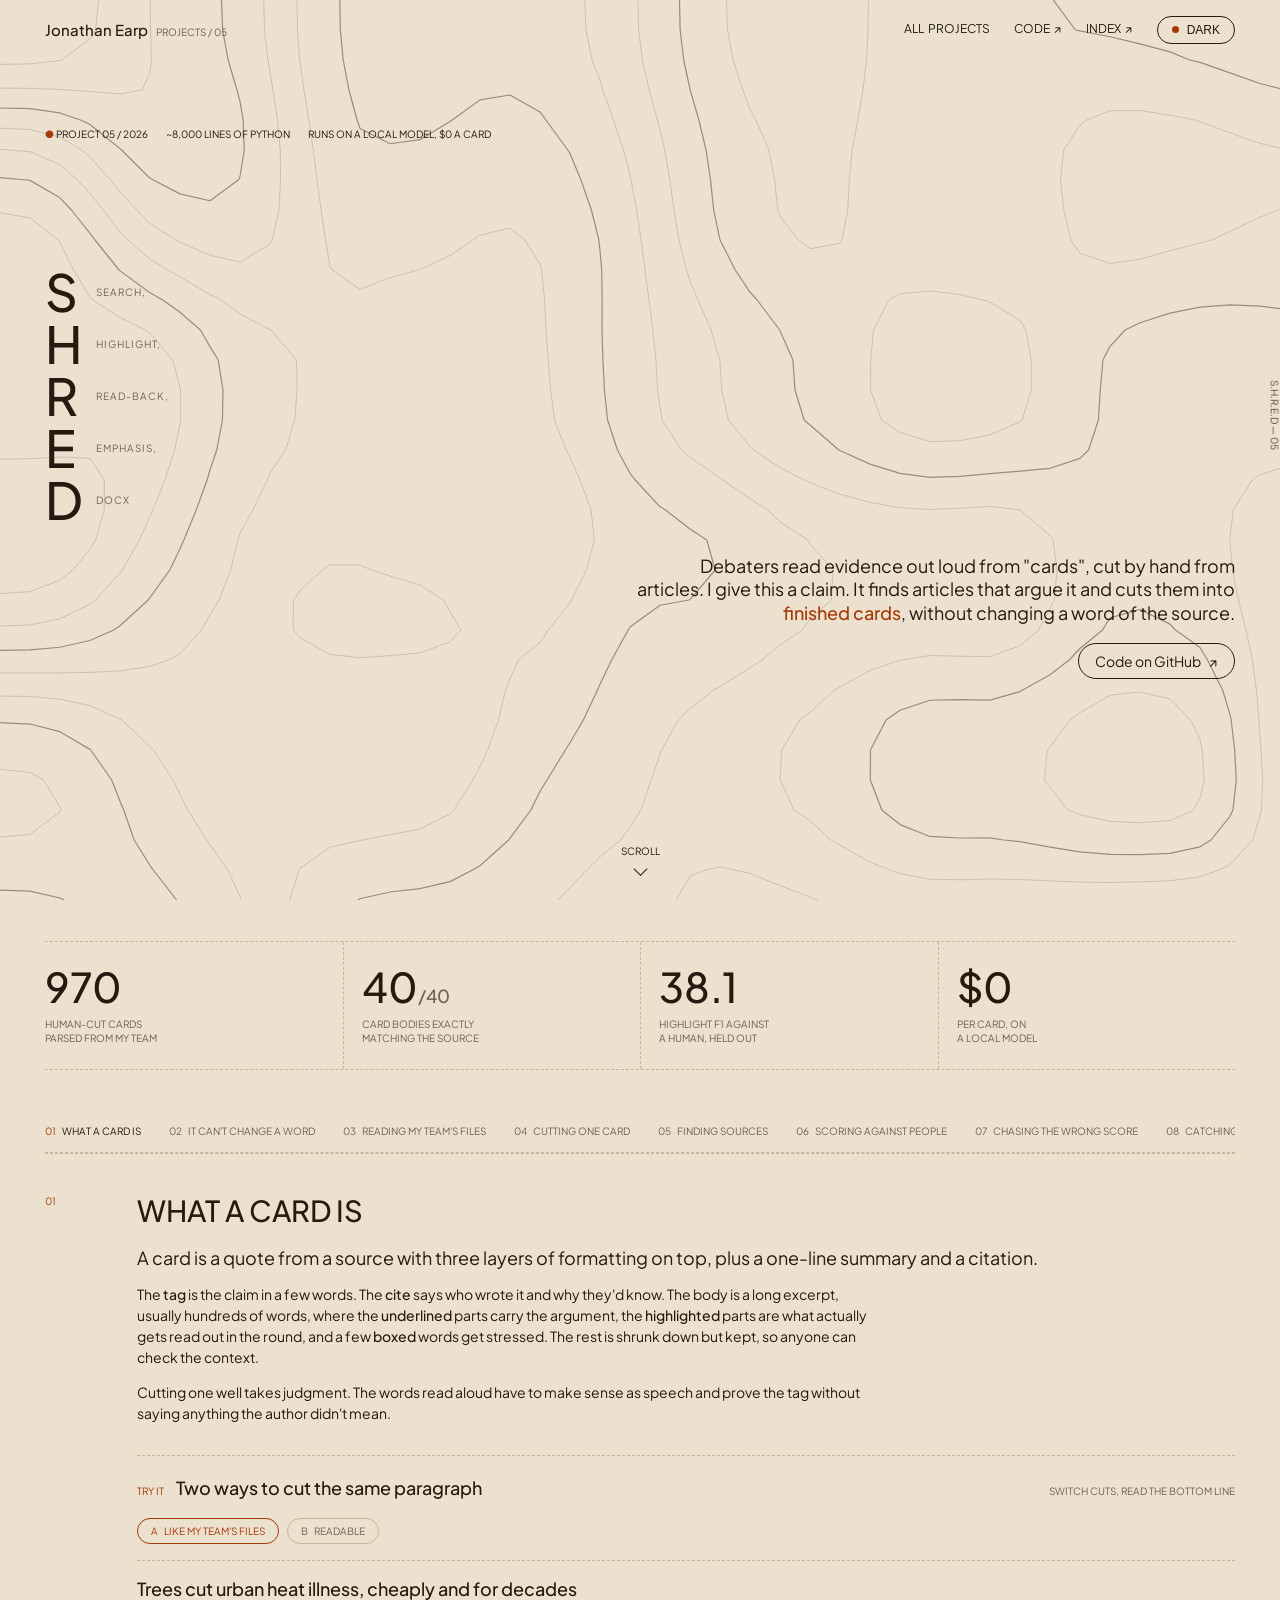
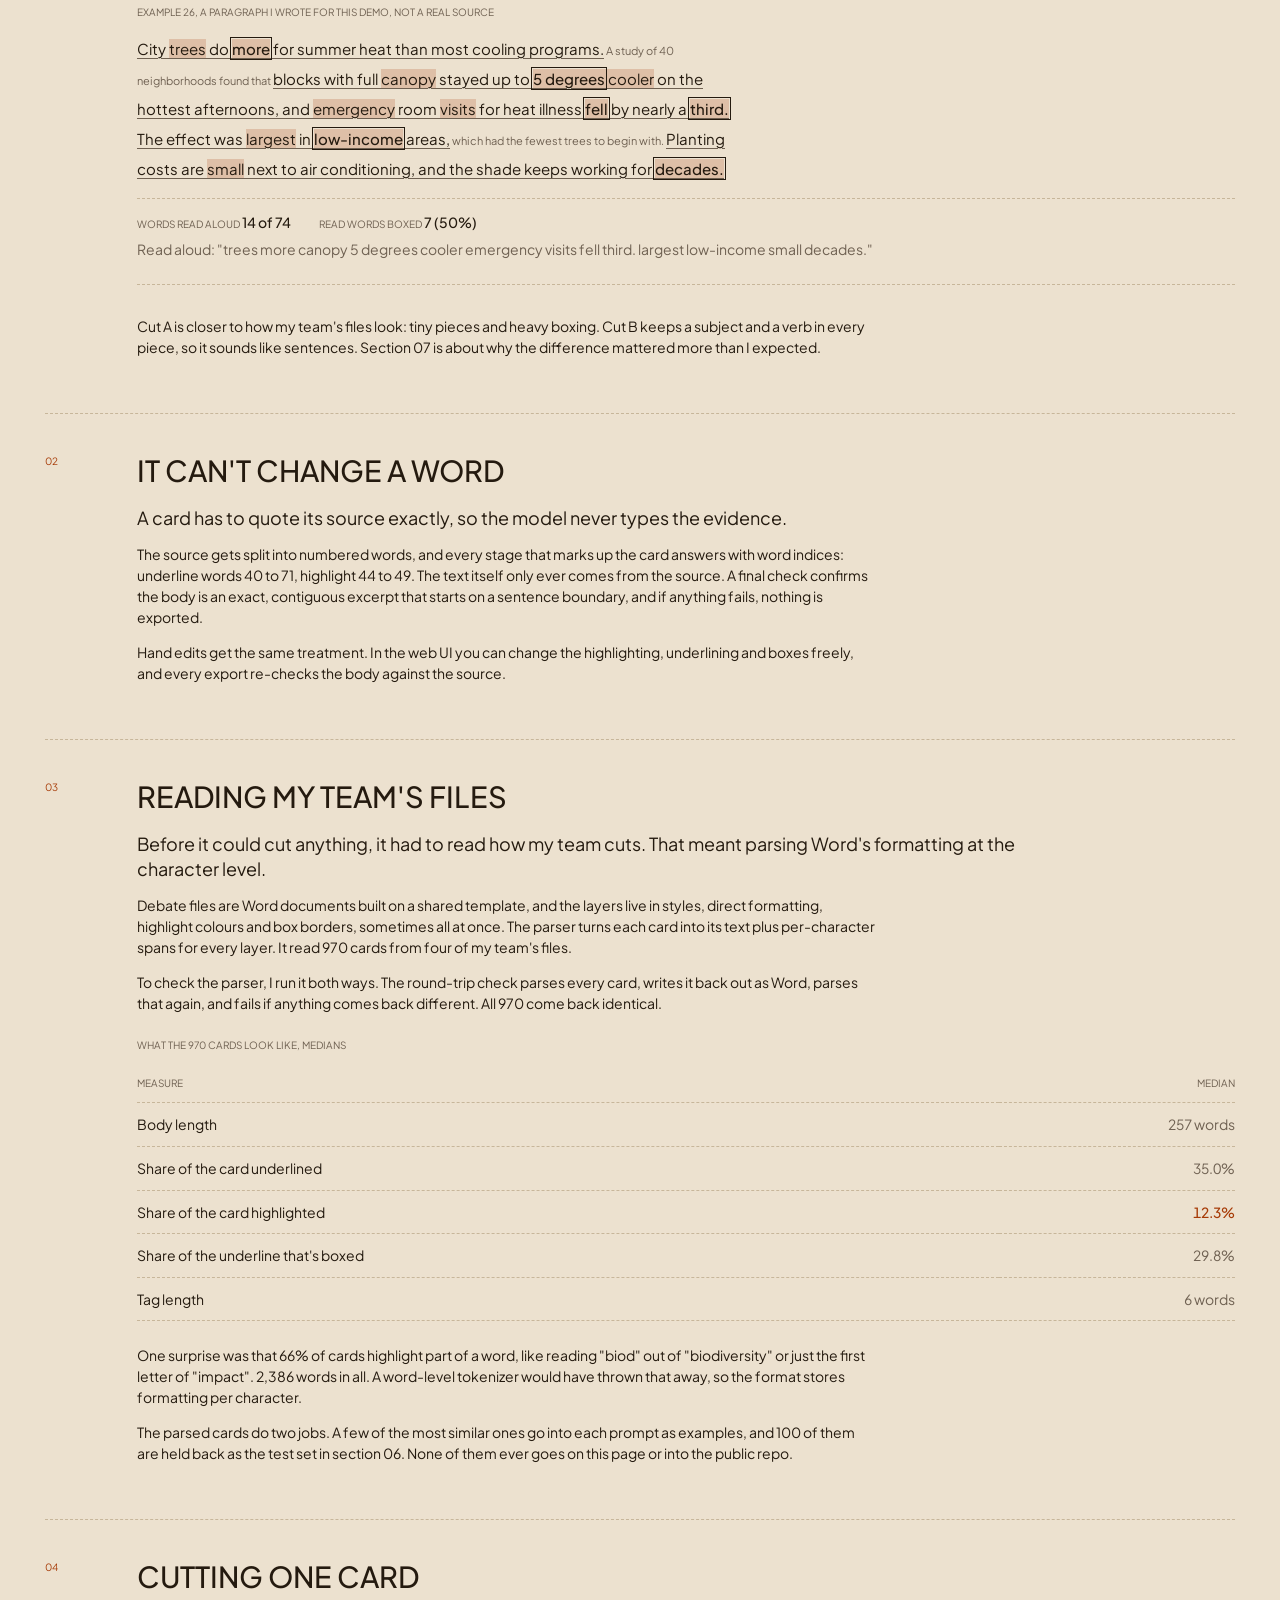
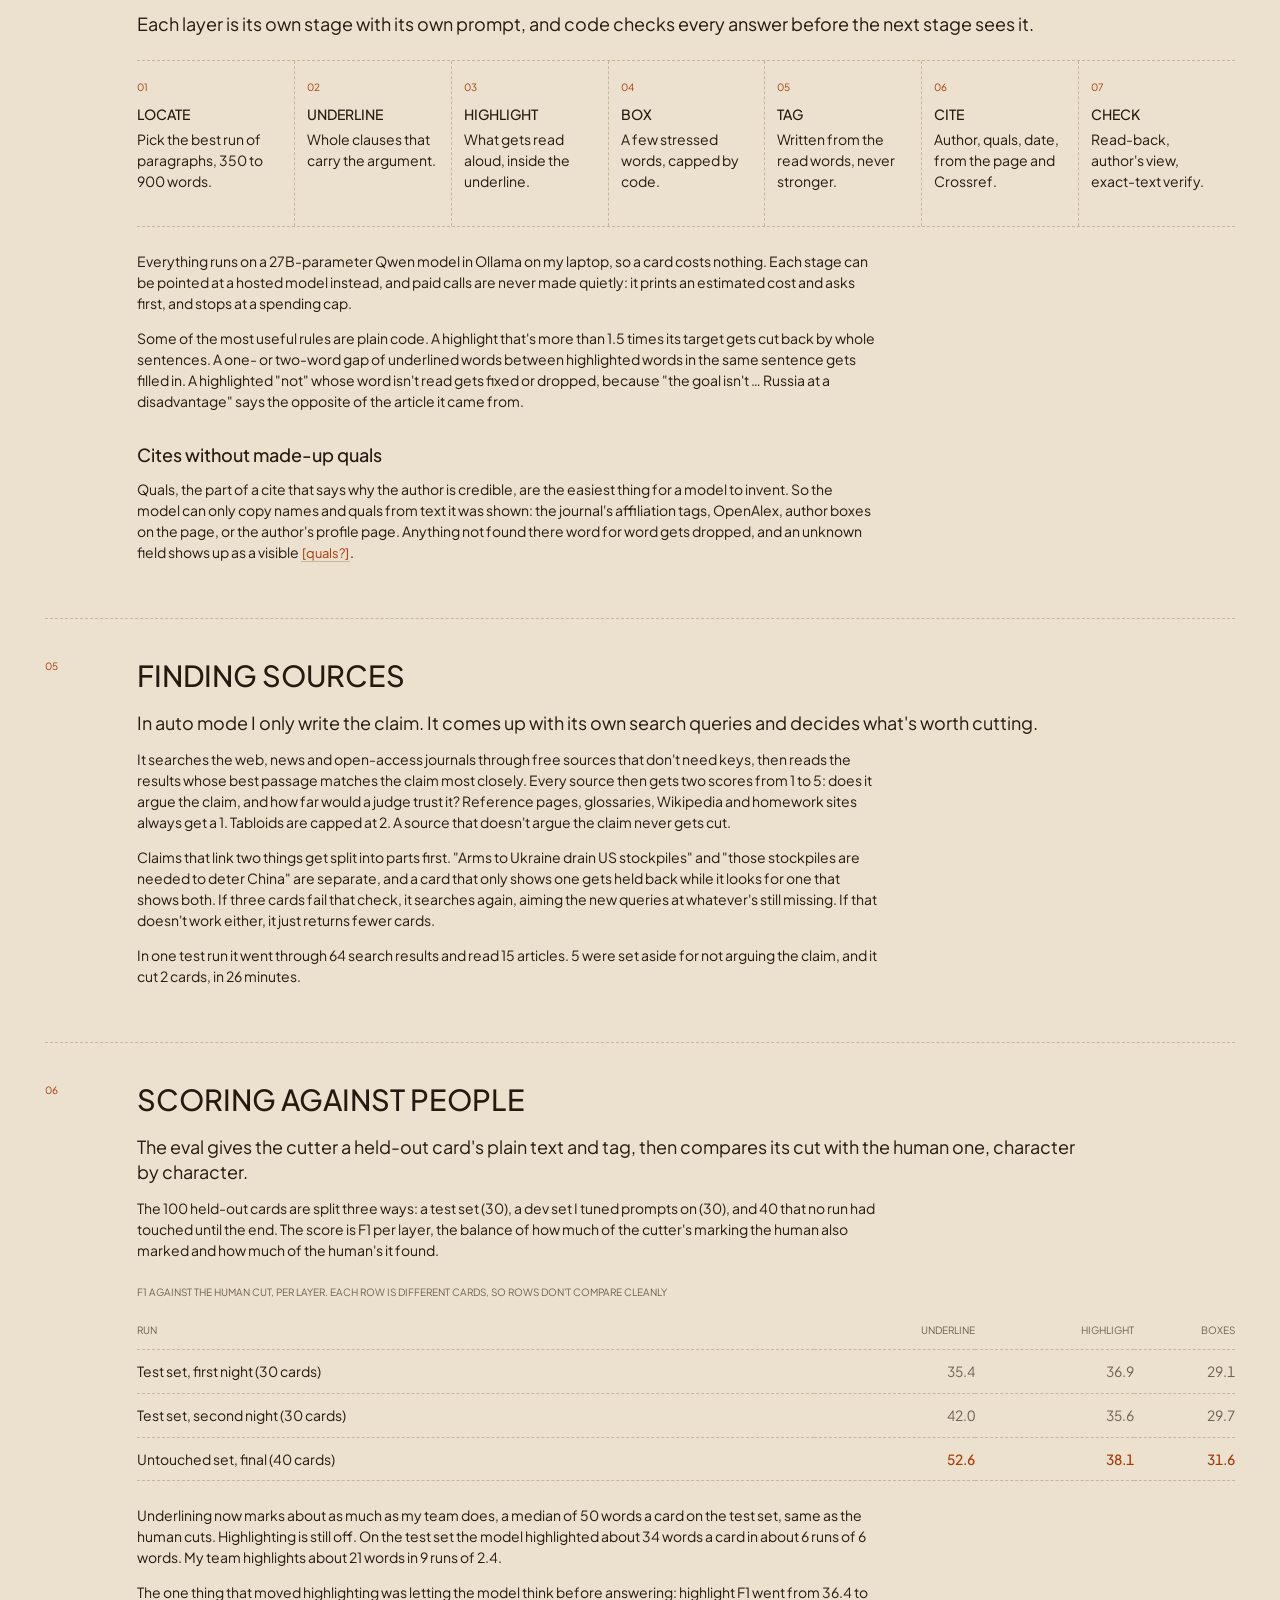
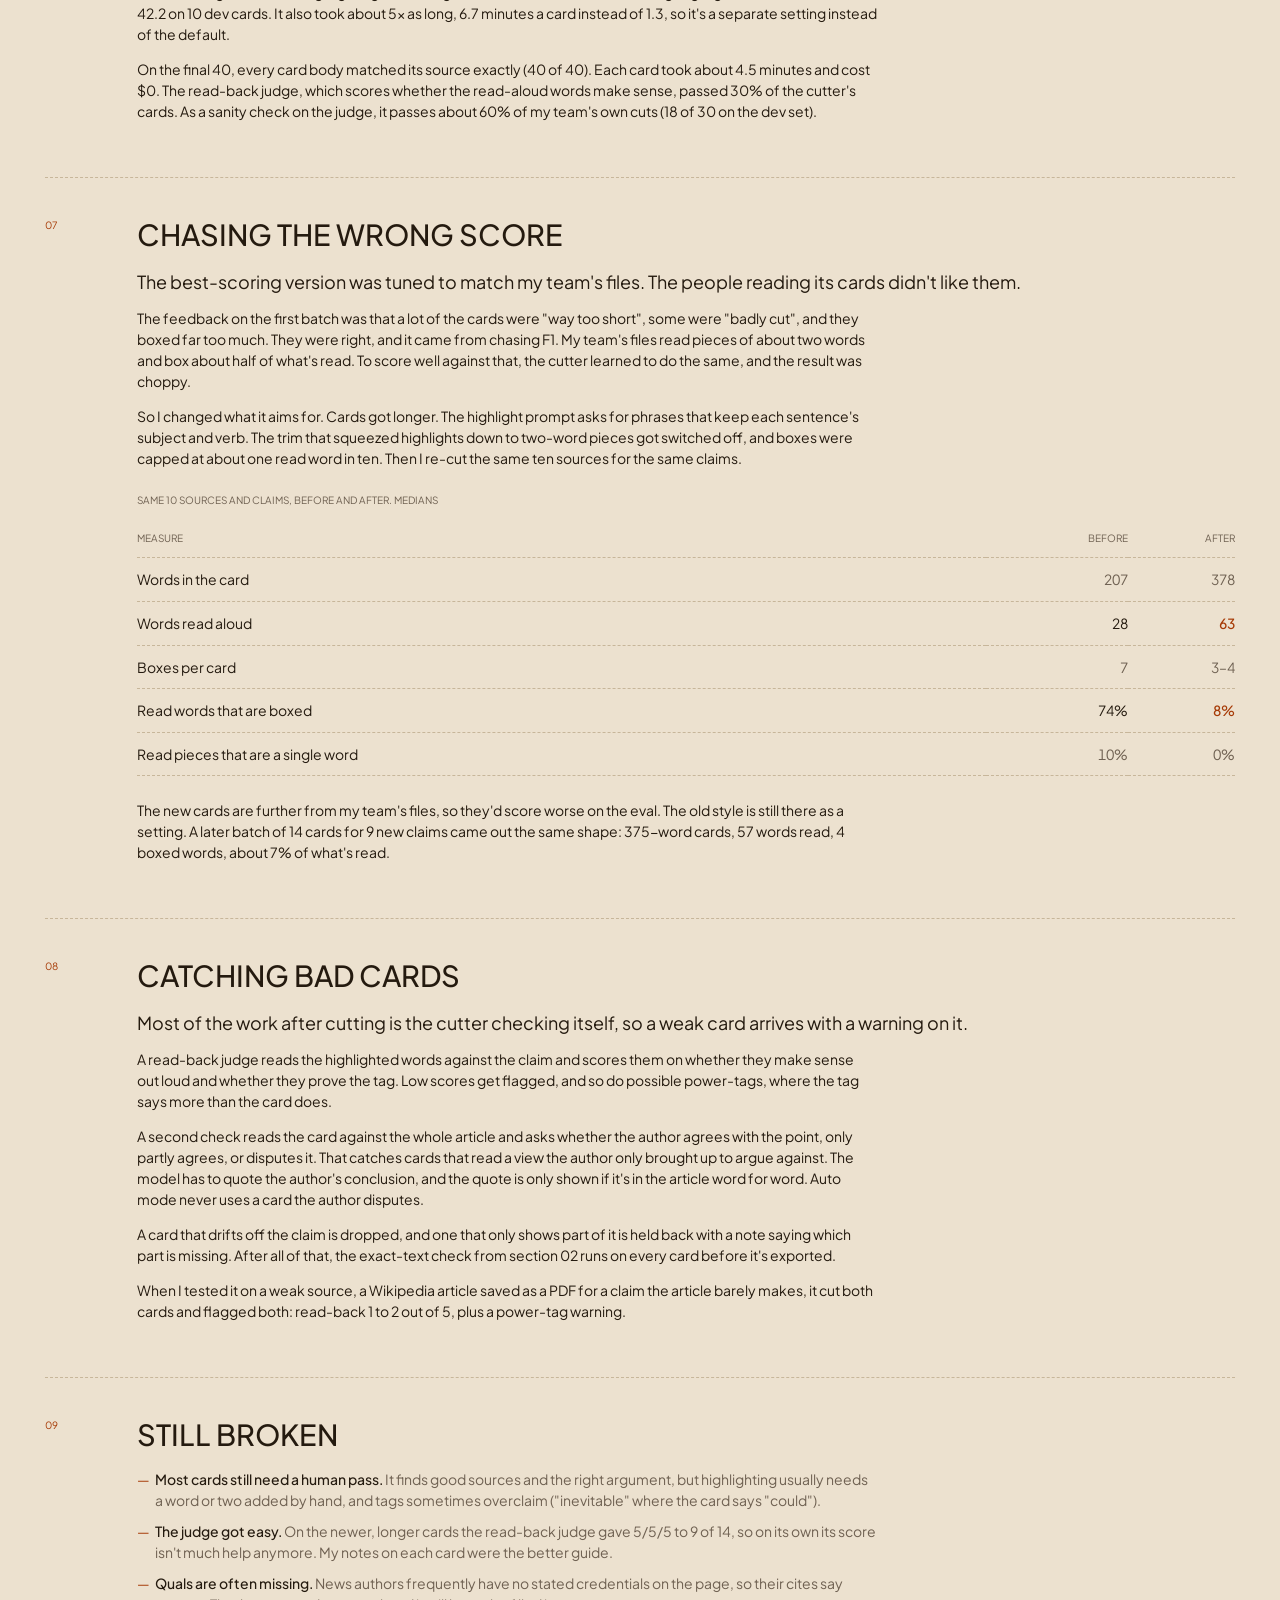
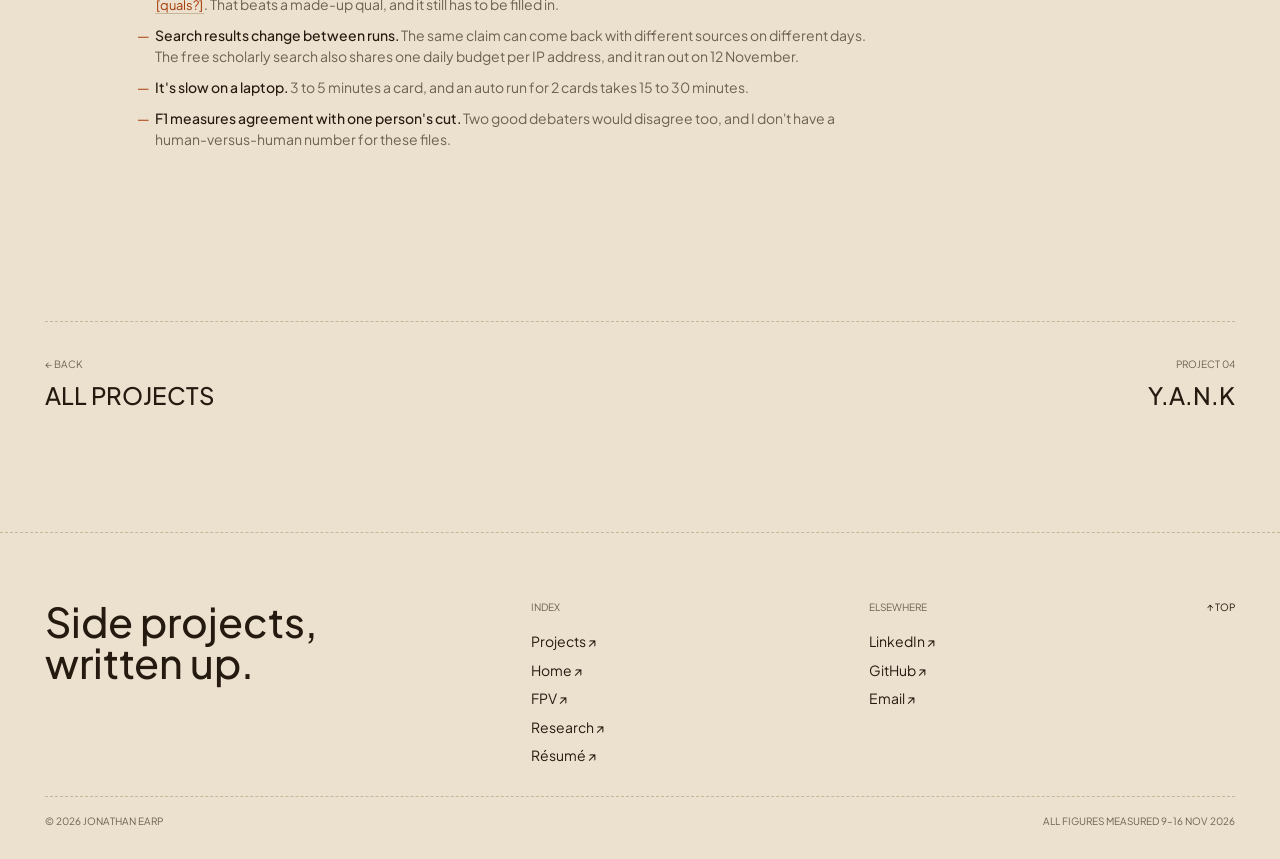
==== commit accb9ba2: "Plainer copy on the S.U.D.O, Y.A.N.K and S.H.R.E.D pages Cut slogan lines, three-item lists and bold" ====
--- a/cards/index.html
+++ b/cards/index.html
@@ -4,7 +4,7 @@
     <meta charset="UTF-8">
     <meta name="viewport" content="width=device-width, initial-scale=1.0">
     <title>S.H.R.E.D — Jonathan Earp</title>
-    <meta name="description" content="A tool that cuts debate evidence cards with a local language model: it finds sources, picks word indices instead of retyping text, and is scored against 970 human-cut cards. Including the point where the score and the readers disagreed.">
+    <meta name="description" content="A tool that finds sources for a debate claim and cuts them into evidence cards with a language model running on my laptop. It's scored against 970 cards cut by hand, and the write-up covers where that score and the people reading the cards disagreed.">
     <link rel="icon" type="image/svg+xml" href="../assets/favicon.svg">
     <link rel="apple-touch-icon" href="../assets/apple-touch-icon.png">
     <link rel="canonical" href="https://projects.jonathanearp.xyz/cards/">
@@ -15,14 +15,14 @@
     <meta property="og:type" content="article">
     <meta property="og:site_name" content="Jonathan Earp">
     <meta property="og:title" content="S.H.R.E.D — cutting debate evidence with a local model">
-    <meta property="og:description" content="Word indices instead of retyped text, an eval against 970 human-cut cards, and what happened when the metric and the readers wanted different things.">
+    <meta property="og:description" content="Cutting debate evidence cards with a local language model, scored against 970 cards cut by hand.">
     <meta property="og:url" content="https://projects.jonathanearp.xyz/cards/">
     <meta property="og:image" content="https://jonathanearp.xyz/assets/og.jpg">
     <meta property="og:image:width" content="1200">
     <meta property="og:image:height" content="630">
     <meta name="twitter:card" content="summary_large_image">
     <meta name="twitter:title" content="S.H.R.E.D — cutting debate evidence with a local model">
-    <meta name="twitter:description" content="How it works, how it scores, and where it still falls short.">
+    <meta name="twitter:description" content="Cutting debate evidence cards with a model running on my laptop.">
     <meta name="twitter:image" content="https://jonathanearp.xyz/assets/og.jpg">
     <meta name="twitter:creator" content="@JonathanEarp_">
 
@@ -171,8 +171,9 @@
                         rest is shrunk down but kept, so anyone can check the context.
                     </p>
                     <p>
-                        Cutting one well takes judgment. The read-aloud words have to make sense
-                        as speech, prove the tag, and not say anything the author didn't mean.
+                        Cutting one well takes judgment. The words read aloud have to make sense
+                        as speech and prove the tag without saying anything the author didn't
+                        mean.
                     </p>
 
                     <div class="demo demo--card" id="card-demo">
@@ -214,12 +215,12 @@
                 <div class="block__body">
                     <h2 class="block__h">It can't change a word</h2>
                     <p class="lede">
-                        A card that misquotes its source is worse than no card. So the model never
-                        types the evidence.
+                        A card has to quote its source exactly, so the model never types the
+                        evidence.
                     </p>
                     <p>
                         The source gets split into numbered words, and every stage that marks up
-                        the card answers with <strong>word indices</strong>: underline words 40 to
+                        the card answers with word indices: underline words 40 to
                         71, highlight 44 to 49. The text itself only ever comes from the source.
                         A final check confirms the body is an exact, contiguous excerpt that
                         starts on a sentence boundary, and if anything fails, nothing is exported.
@@ -227,7 +228,7 @@
                     <p>
                         Hand edits get the same treatment. In the web UI you can change the
                         highlighting, underlining and boxes freely, and every export re-checks the
-                        body against the source. Formatting can change. Words can't.
+                        body against the source.
                     </p>
                 </div>
             </section>
@@ -246,12 +247,12 @@
                         layers live in styles, direct formatting, highlight colours and box
                         borders, sometimes all at once. The parser turns each card into its text
                         plus per-character spans for every layer. It read
-                        <strong>970 cards from four of my team's files</strong>.
-                    </p>
-                    <p>
-                        To trust the parser, it has to work both ways. The round-trip check parses
-                        every card, renders it back to Word, parses that again, and fails unless
-                        all of them come back identical. All 970 do, with zero mismatches.
+                        970 cards from four of my team's files.
+                    </p>
+                    <p>
+                        To check the parser, I run it both ways. The round-trip check parses
+                        every card, writes it back out as Word, parses that again, and fails if
+                        anything comes back different. All 970 come back identical.
                     </p>
 
                     <table class="dtable">
@@ -267,7 +268,7 @@
                     </table>
 
                     <p>
-                        One surprise: <strong>66% of cards highlight part of a word</strong>, like
+                        One surprise was that 66% of cards highlight part of a word, like
                         reading "biod" out of "biodiversity" or just the first letter of "impact".
                         2,386 words in all. A word-level tokenizer would have thrown that away, so
                         the format stores formatting per character.
@@ -333,30 +334,30 @@
                 <div class="block__body">
                     <h2 class="block__h">Finding sources</h2>
                     <p class="lede">
-                        In auto mode I only write the claim. It writes its own search queries,
-                        reads what comes back and decides what's worth cutting.
+                        In auto mode I only write the claim. It comes up with its own search
+                        queries and decides what's worth cutting.
                     </p>
                     <p>
                         It searches the web, news and open-access journals through free sources
-                        with no keys, ranks results by how closely their best passage matches the
-                        claim, and reads the most promising. Every source then gets two scores
+                        that don't need keys, then reads the results whose best passage matches
+                        the claim most closely. Every source then gets two scores
                         from 1 to 5: does it argue the claim, and how far would a judge trust it?
                         Reference pages, glossaries, Wikipedia and homework sites always get a 1.
-                        Tabloids are capped at 2. <strong>A source that doesn't argue the claim
-                        is never cut.</strong>
+                        Tabloids are capped at 2. A source that doesn't argue the claim
+                        never gets cut.
                     </p>
                     <p>
                         Claims that link two things get split into parts first. "Arms to Ukraine
                         drain US stockpiles" and "those stockpiles are needed to deter China" are
                         separate, and a card that only shows one gets held back while it looks for
                         one that shows both. If three cards fail that check, it searches again,
-                        aiming the new queries at whatever's still missing. It'll return fewer
-                        cards before it returns bad ones.
-                    </p>
-                    <p>
-                        One test run gives a sense of the funnel: <strong>64 results searched, 15
-                        articles read, 5 set aside</strong> for not arguing the claim, and 2 cards
-                        cut, in 26 minutes.
+                        aiming the new queries at whatever's still missing. If that doesn't work
+                        either, it just returns fewer cards.
+                    </p>
+                    <p>
+                        In one test run it went through 64 search results and read 15 articles.
+                        5 were set aside for not arguing the claim, and it cut 2 cards, in 26
+                        minutes.
                     </p>
                 </div>
             </section>
@@ -389,13 +390,13 @@
 
                     <p>
                         Underlining now marks about as much as my team does, a median of 50 words
-                        a card on the test set, same as the human cuts. Highlighting stayed the gap.
+                        a card on the test set, same as the human cuts. Highlighting is still off.
                         On the test set the model highlighted about 34 words a card in about 6 runs
                         of 6 words. My team highlights about 21 words in 9 runs of 2.4.
                     </p>
                     <p>
                         The one thing that moved highlighting was letting the model think before
-                        answering: highlight F1 went from 36.4 to <strong>42.2</strong> on 10 dev
+                        answering: highlight F1 went from 36.4 to 42.2 on 10 dev
                         cards. It also took about 5× as long, 6.7 minutes a card instead of 1.3, so
                         it's a separate setting instead of the default.
                     </p>
@@ -420,8 +421,8 @@
                     </p>
                     <p>
                         The feedback on the first batch was that a lot of the cards were "way too
-                        short", some were "badly cut", and they boxed far too much. All three were
-                        true, and all three came from chasing F1. My team's files read pieces of
+                        short", some were "badly cut", and they boxed far too much. They were
+                        right, and it came from chasing F1. My team's files read pieces of
                         about two words and box about half of what's read. To score well against
                         that, the cutter learned to do the same, and the result was choppy.
                     </p>
@@ -446,9 +447,8 @@
                     </table>
 
                     <p>
-                        These cards match the readers and not the files, so on the eval they'd
-                        score worse. The old style is still one setting away for anyone who wants
-                        it. A later batch of 14 cards for 9 new claims came out the same shape:
+                        The new cards are further from my team's files, so they'd score worse on
+                        the eval. The old style is still there as a setting. A later batch of 14 cards for 9 new claims came out the same shape:
                         375-word cards, 57 words read, 4 boxed words, about 7% of what's read.
                     </p>
                 </div>
@@ -463,12 +463,26 @@
                         Most of the work after cutting is the cutter checking itself, so a weak
                         card arrives with a warning on it.
                     </p>
-                    <ul class="dlist">
-                        <li><strong>Read-back.</strong> A judge reads the highlighted words aloud against the claim and scores them for grammar, coherence and whether they prove the tag. Low scores and possible power-tags, where the tag says more than the card, get flagged.</li>
-                        <li><strong>Author's view.</strong> It reads the card against the whole article and asks whether the author endorses, qualifies or disputes the point. That catches cards that read a view the author only set up to knock down. The model has to quote the author's conclusion, and the quote only appears if it's in the article word for word. Auto mode never uses a card the author disputes.</li>
-                        <li><strong>Claim check.</strong> A card that drifts off the claim is dropped. One that only shows part of it is held back with a note saying which part is missing.</li>
-                        <li><strong>Exact text.</strong> The last gate from section 02. Nothing leaves without it.</li>
-                    </ul>
+                    <p>
+                        A read-back judge reads the highlighted words against the claim and scores
+                        them on whether they make sense out loud and whether they prove the tag.
+                        Low scores get flagged, and so do possible power-tags, where the tag says
+                        more than the card does.
+                    </p>
+                    <p>
+                        A second check reads the card against the whole article and asks whether
+                        the author agrees with the point, only partly agrees, or disputes it. That
+                        catches cards that read a view the author only brought up to argue
+                        against. The model has to quote the author's conclusion, and the quote is
+                        only shown if it's in the article word for word. Auto mode never uses a
+                        card the author disputes.
+                    </p>
+                    <p>
+                        A card that drifts off the claim is dropped, and one that only shows part
+                        of it is held back with a note saying which part is missing. After all of
+                        that, the exact-text check from section 02 runs on every card before it's
+                        exported.
+                    </p>
                     <p>
                         When I tested it on a weak source, a Wikipedia article saved as a
                         PDF for a claim the article barely makes, it cut both cards and flagged
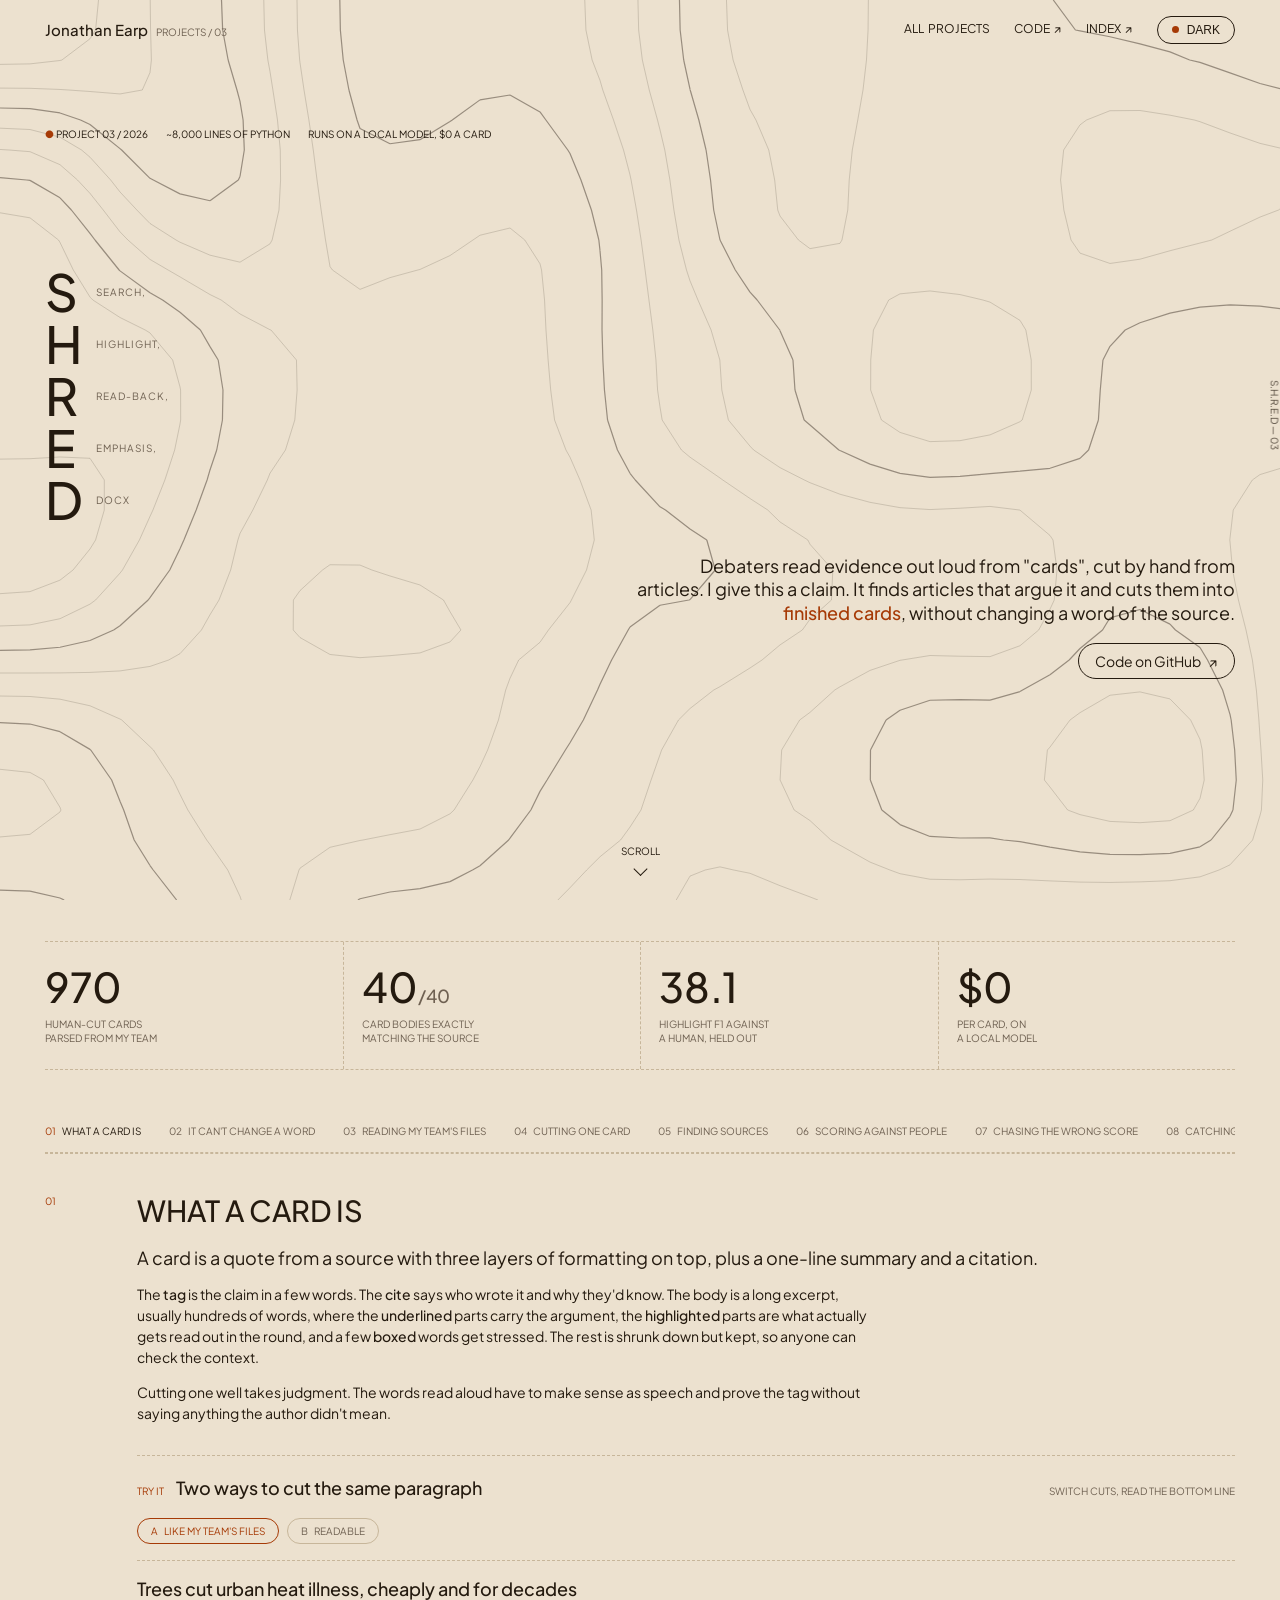
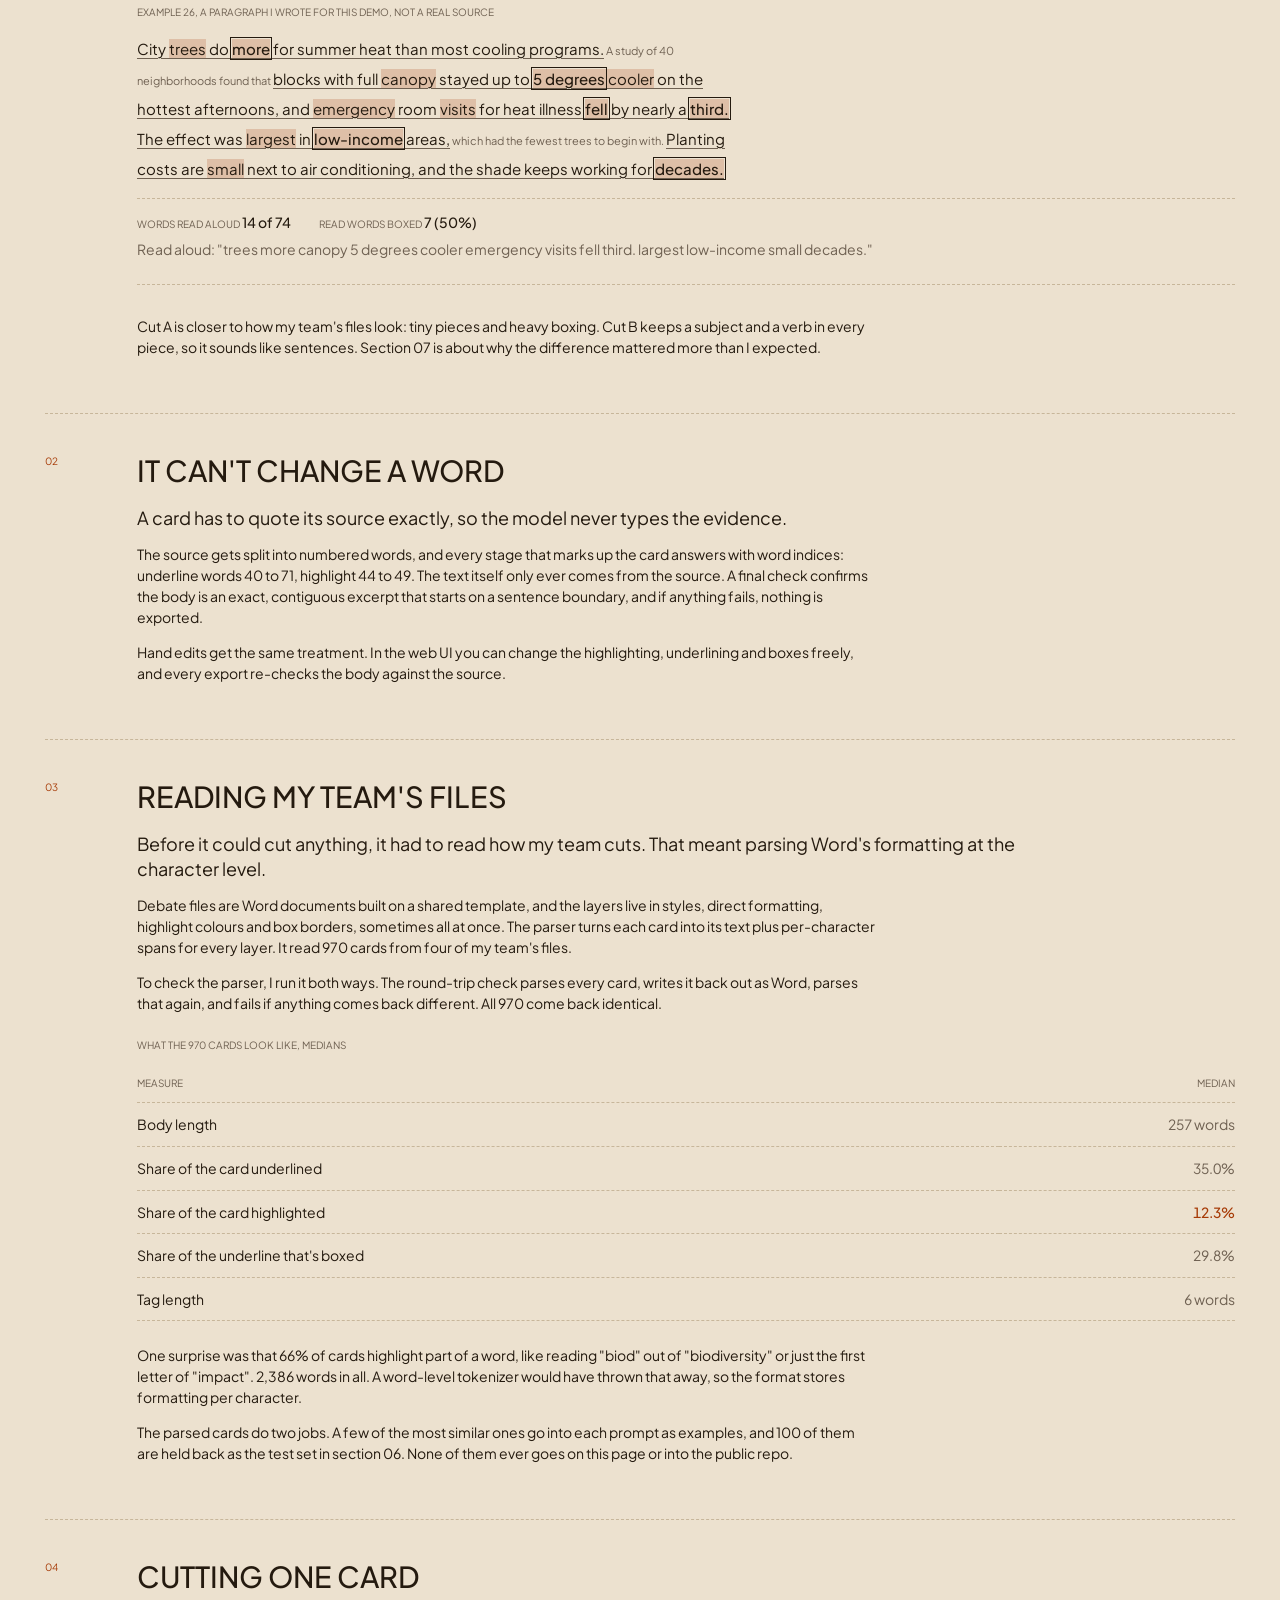
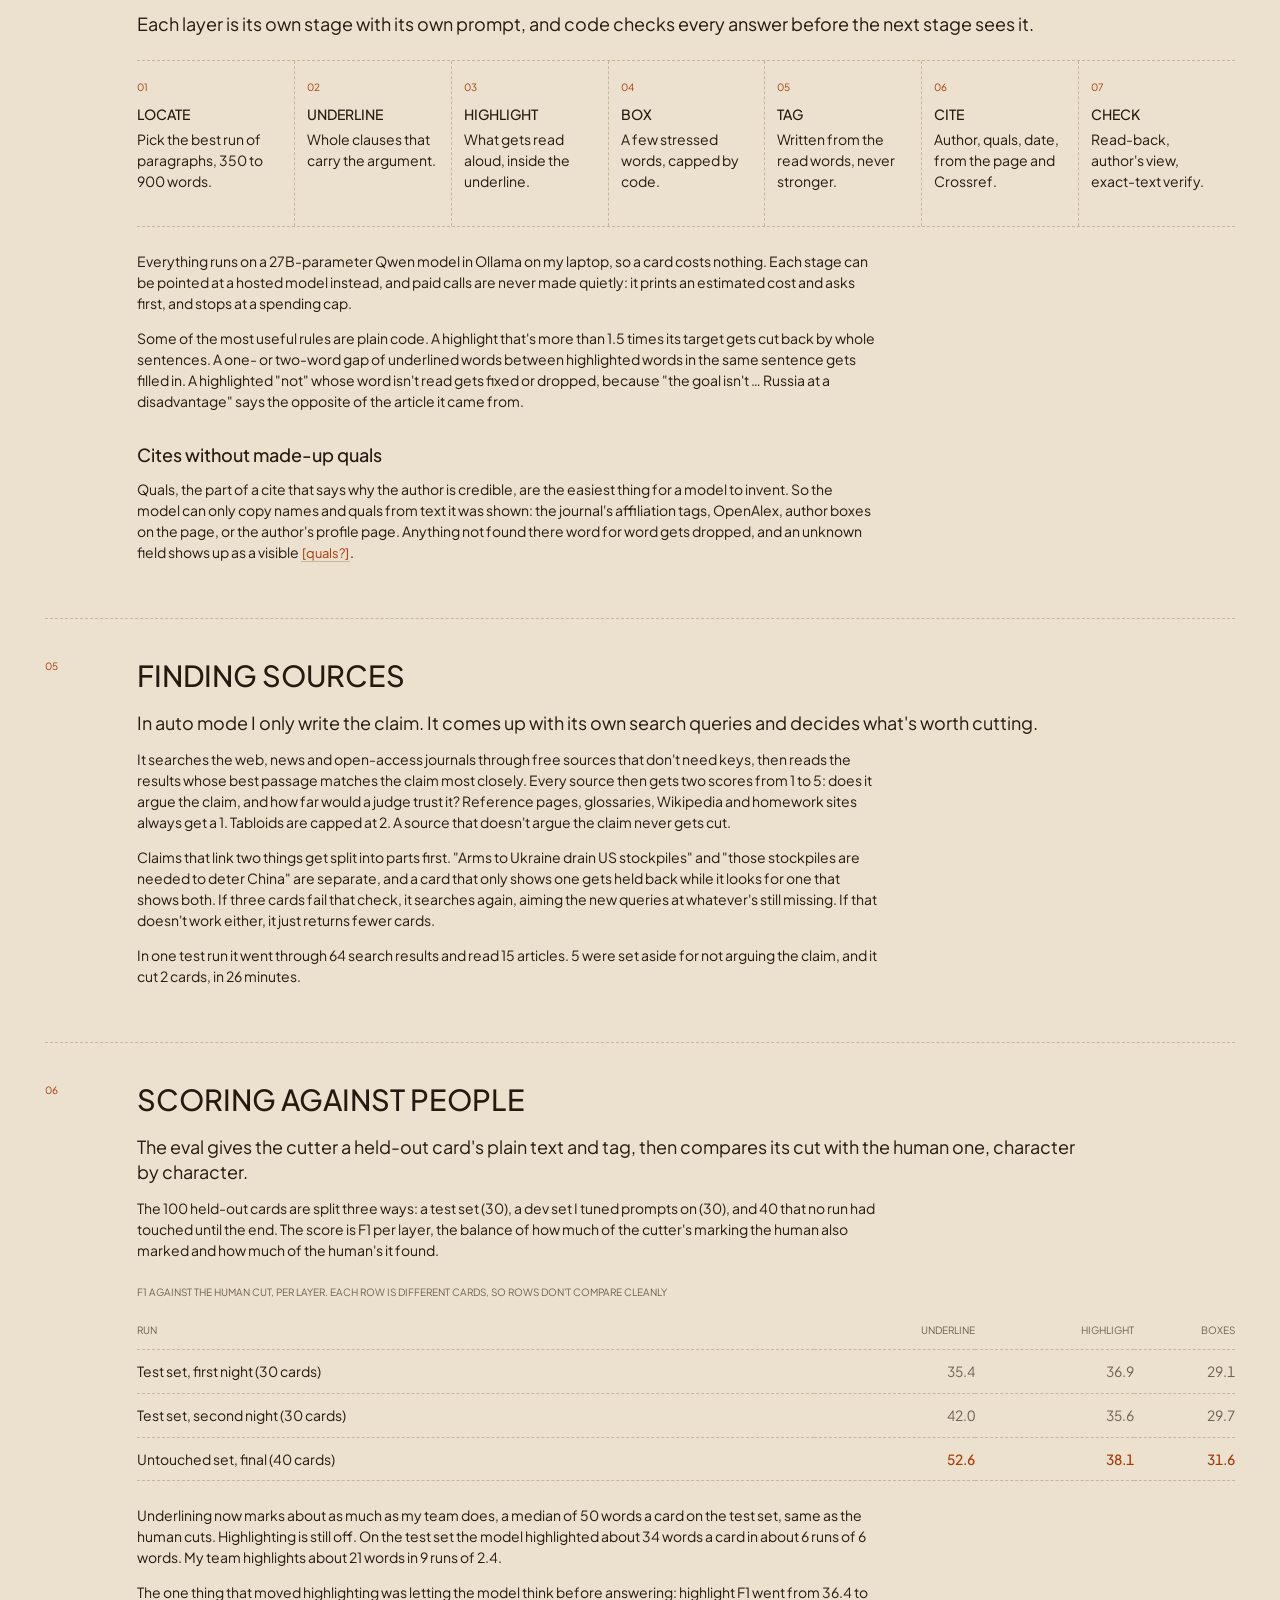
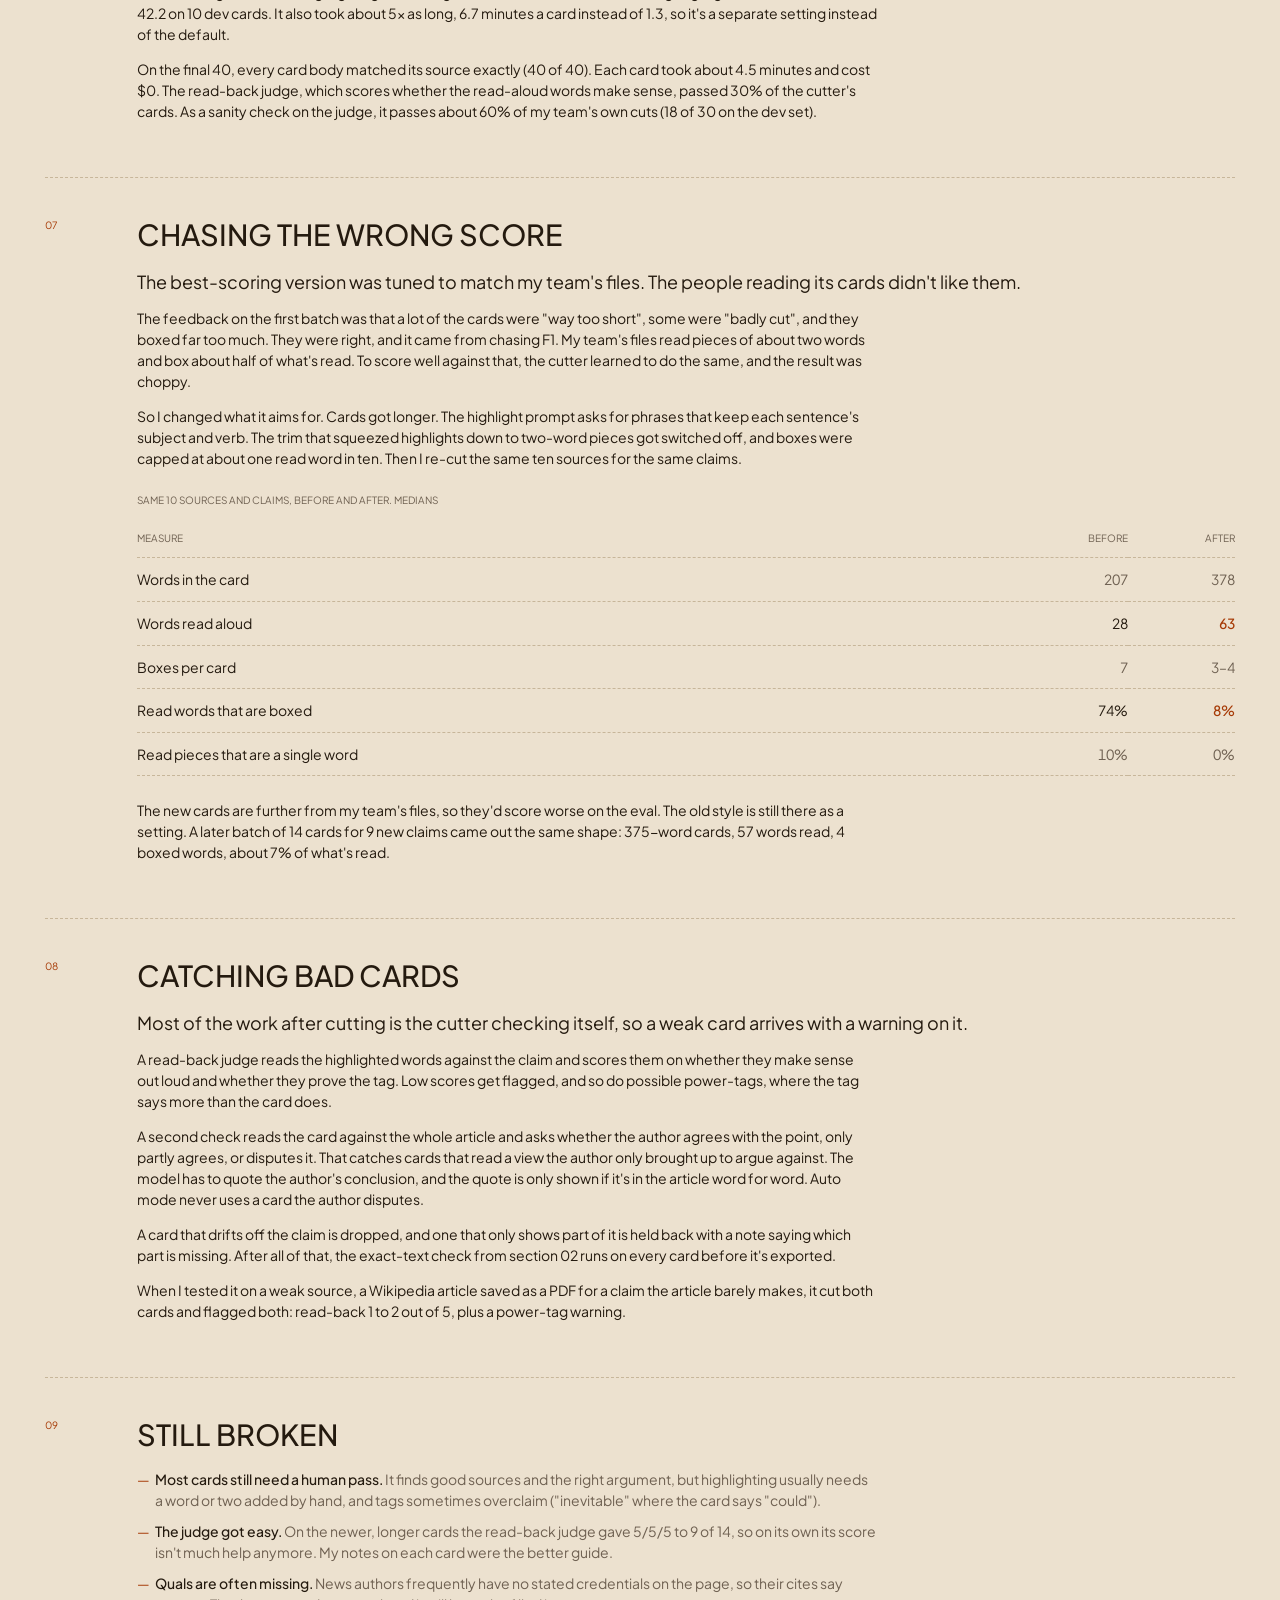
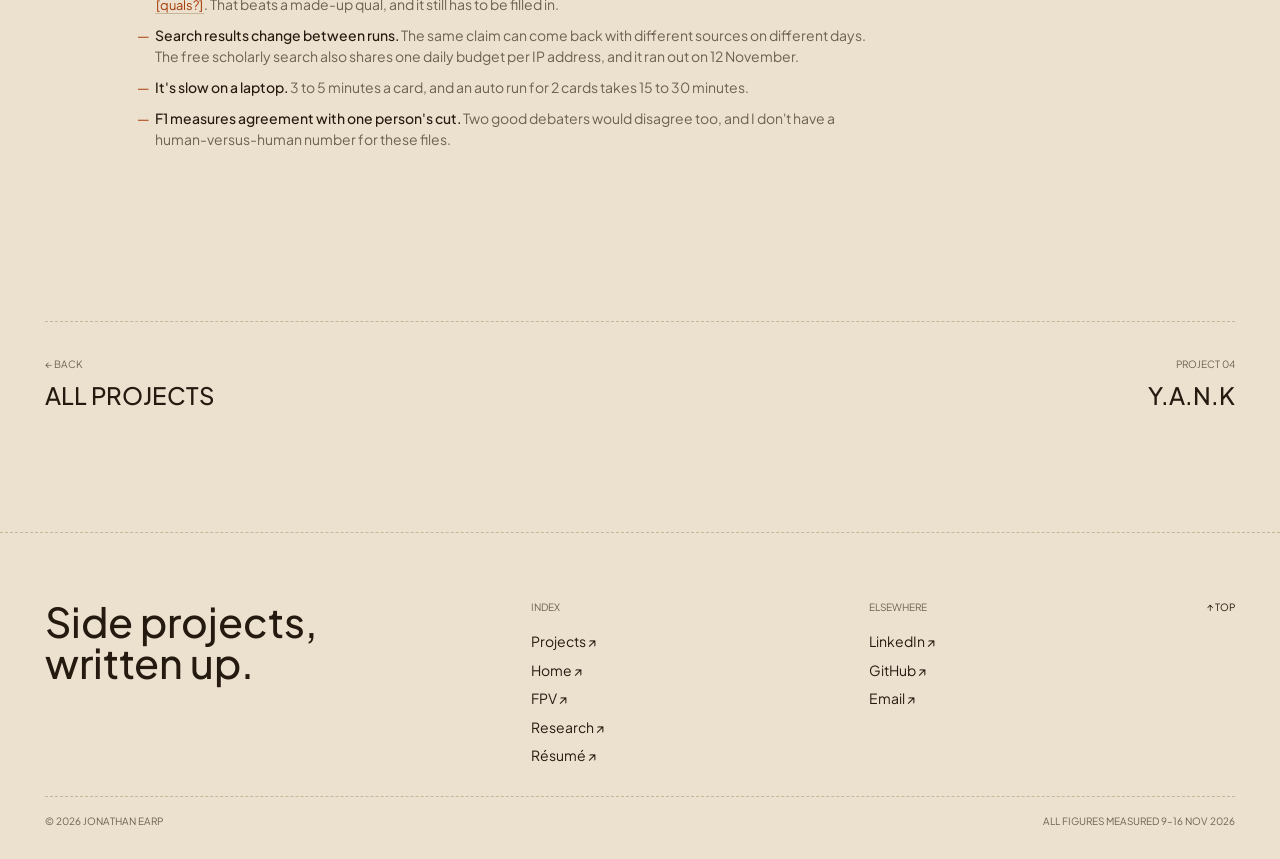
==== commit f82dea8a: "Put S.P.L.O.O.G.E and P.E.T.E.R first, and plainer copy on the older pages The index now lists the t" ====
--- a/cards/index.html
+++ b/cards/index.html
@@ -83,11 +83,11 @@
 </head>
 <body>
 
-    <div class="vlabel" aria-hidden="true">S.H.R.E.D — 05</div>
+    <div class="vlabel" aria-hidden="true">S.H.R.E.D — 03</div>
 
     <header class="topbar">
         <div class="topbar__inner">
-            <a href="../" class="brand">Jonathan Earp <span class="brand__crumb">Projects / 05</span></a>
+            <a href="../" class="brand">Jonathan Earp <span class="brand__crumb">Projects / 03</span></a>
             <nav class="topnav" id="topnav">
                 <a href="../" class="topnav__link">All projects</a>
                 <a href="https://github.com/earpjonathan/S.H.R.E.D" class="topnav__link" target="_blank" rel="noopener">Code ↗</a>
@@ -109,7 +109,7 @@
         <section class="hero wrap">
             <canvas id="topo" data-topo data-interactive="true" aria-hidden="true"></canvas>
             <div class="hero__eyebrow mono" data-reveal>
-                <span><span class="dot">●</span> Project 05 / 2026</span>
+                <span><span class="dot">●</span> Project 03 / 2026</span>
                 <span>~8,000 lines of Python</span>
                 <span>Runs on a local model, $0 a card</span>
             </div>
